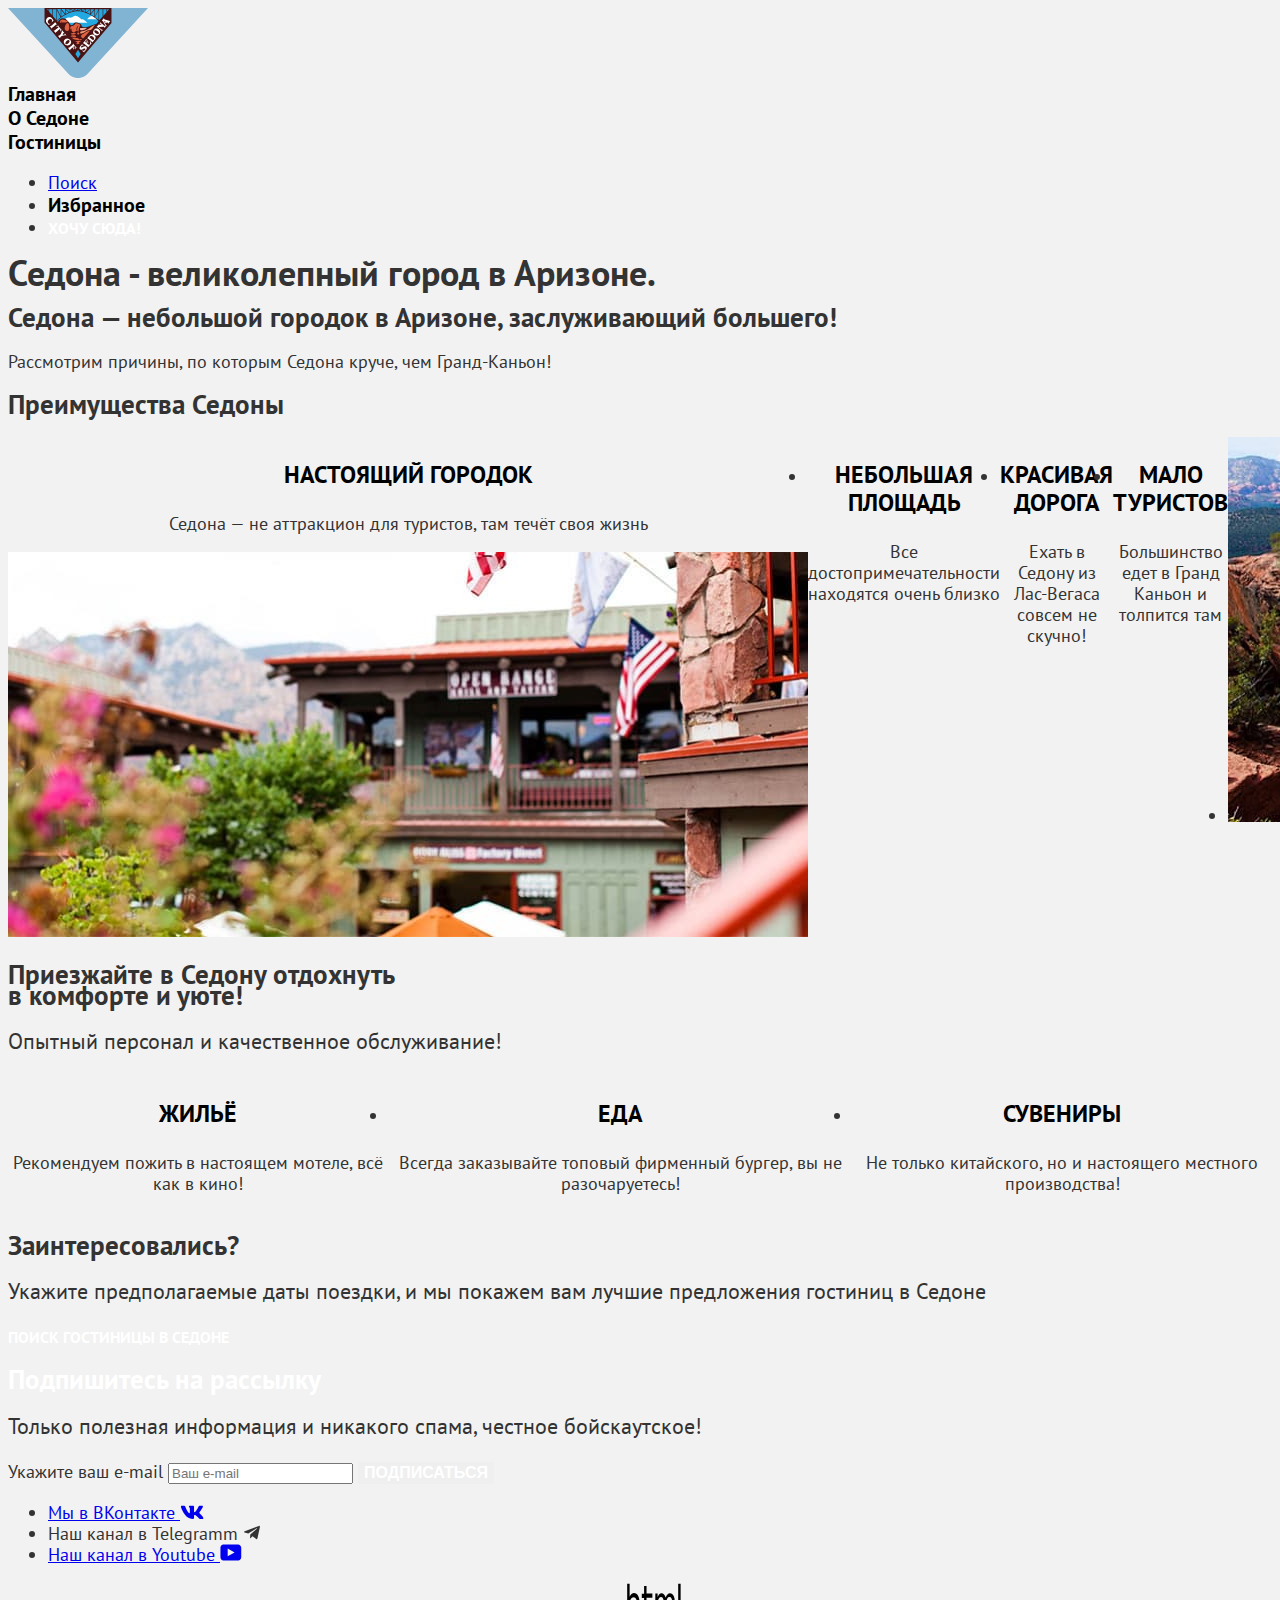
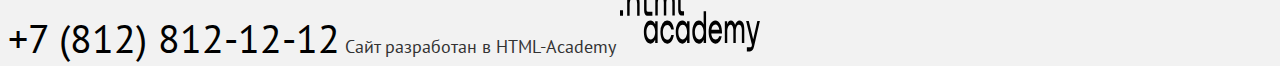
==== index.html @ f3b15a26 "Редактирование верстки" ====
<!DOCTYPE html>
<html lang="ru">
  <head>
    <meta charset="UTF-8">
    <title>Добро пожаловать в Седону</title>
    <link rel="stylesheet" href="styles/styles.css">
  </head>
  <body>
      <div class="wrapper">
      <header class="header">
        <nav class="header-navigation">
          <a href="#" class="navigation-logo-link">
            <img class="header-navigation-logo" src="images/logo-header.svg" alt="Логотип Седона" width="140" height="70">
          </a>
          <ul class="navigation-list">
            <li class="navigation-list-item">
              <a href="#" class="navigation-link">Главная</a>
            </li>
            <li class="navigation-list-item">
              <a href="#" class="navigation-link">О Седоне</a>
            </li>
            <li class="navigation-list-item">
              <a href="catalog.html" class="navigation-link">Гостиницы</a>
            </li>
          </ul>
          <ul class="navigation-list-search">
            <li class="navigation-list-search-item">
              <a href="#" class="navigation-link-search">
                <span class="visually-hidden">Поиск</span>
              </a>
            </li>
            <li class="navigation-list-search-item">
              <a href="#" class="navigation-link">
                <span class="visually-hidden">Избранное</span>
              </a>
            </li>
            <li class="navigation-list-search-item">
              <a href="#" class="navigation-button button">
                Хочу сюда!
              </a>
            </li>
          </ul>
        </nav>
      </header>
      <main class="main">
        <section class="hero-section" data-test="hero">
          <h1 class="visually-hidden">
            Седона - великолепный город в Аризоне.
          </h1>
        </section>
        <section class="main-advantages">
          <div class="advantages-title">
            <h2 class="main-title">Седона — небольшой городок в Аризоне, заслуживающий большего!</h2>
            <p class="main-reasons">Рассмотрим причины, по которым Седона круче, чем Гранд-Каньон!</p>
          </div>
          <h2 class="visually-hidden">Преимущества Седоны</h2>
          <ul class="advantages-list">
            <li class="advantages-list-item advantages-list-item-wide">
              <div class="advantages-text">
                <h3 class="advantages-list-title">Настоящий городок</h3>
                <p>Седона — не аттракцион для туристов, там течёт своя жизнь</p>
              </div>
              <div class="advantages-img-gallery">
                <img class="advantages-img" src="images/gallery-home.jpg" alt="Дома на фоне гор" width="800" height="385">
              </div>
            </li>
            <li class="advantages-list-item">
              <div class="advantages-text">
                <h3 class="advantages-list-title">Небольшая площадь</h3>
                <p>Все достопримечательности находятся очень близко</p>
              </div>
            </li>
            <li class="advantages-list-item">
              <div class="advantages-text">
                <h3 class="advantages-list-title">Красивая дорога</h3>
                <p>Ехать в Седону из Лас-Вегаса совсем не скучно!</p>
              </div>
            </li>
            <li class="advantages-list-item">
              <div class="advantages-text">
                <h3 class="advantages-list-title">Мало туристов</h3>
                <p>Большинство едет в Гранд Каньон и толпится там</p>
              </div>
            </li>
            <li class="advantages-list-item advantages-list-item-wide">
              <div class="advantages-img-gallery">
                <img class="advantages-img" src="images/gallery-devil-bridge.jpg" alt="Каньон демонов во всей красе" width="800" height="385">
              </div>
              <div class="advantages-text">
                <h3 class="advantages-list-title">Там есть мост дьявола</h3>
                <p>Да, по нему можно пройти! Если вы осмелитесь, разумеется</p>
              </div>
            </li>
          </ul>
          <div class="recomendation">
            <div class="main-text">
              <h2 class="main-title">
                Приезжайте в Седону отдохнуть<br>
                в комфорте и уюте!
              </h2>
              <p class="main-description">Опытный персонал и качественное обслуживание!</p>
            </div>
            <ul class="advantages-list">
              <li class="recomendation-list-item">
                <div class="recomendation-text">
                  <h3 class="advantages-list-title recomendation-list-title">Жильё</h3>
                  <p>
                    Рекомендуем пожить в настоящем мотеле, всё как в кино!
                  </p>
                </div>
              </li>
              <li class="recomendation-list-item">
                <div class="recomendation-text">
                  <h3 class="advantages-list-title recomendation-list-title">Еда</h3>
                  <p>
                    Всегда заказывайте топовый фирменный бургер, вы не разочаруетесь!
                  </p>
                </div>
              </li>
              <li class="recomendation-list-item">
                <div class="recomendation-text">
                  <h3 class="advantages-list-title recomendation-list-title">Сувениры</h3>
                  <p>
                    Не только китайского, но и настоящего местного производства!
                  </p>
                </div>
              </li>
            </ul>
          </div>
        </section>
        <section class="main-search">
          <h2 class="main-title">Заинтересовались?</h2>
          <p class="main-description">
            Укажите предполагаемые даты поездки, и мы покажем вам лучшие предложения гостиниц в Седоне
          </p>
          <a href="#" class="main-search-button button">
            поиск гостиницы в Седоне
          </a>
        </section>
        <section class="special-main-subscribe main-subscribe">
          <h2 class="main-title">Подпишитесь на рассылку</h2>
          <p class="main-description ">
            Только полезная информация и никакого спама, честное бойскаутское!
          </p>
          <form action="#" method="post" class="subscribe-form" name="subscribe-form">
            <label for="subs" class="visually-hidden">Укажите ваш e-mail</label>
              <input class="subscribe-email" type="email" name="user-email" id="subs" placeholder="Ваш e-mail" required>
            <button class="subscribe-button button" type="submit">
              подписаться
            </button>
          </form>
        </section>
      </main>
      <footer class="footer">
        <ul class="footer-social-list">
          <li class="footer-social-item">
            <a class="footer-social-link" href="#">
              <span class="visually-hidden">Мы в ВКонтакте</span>
              <svg width="24" height="14" viewBox="0 0 25 15" fill="currentColor" xmlns="http://www.w3.org/2000/svg">
                <path d="M24.1164 1.87622C24.2824 1.33022 24.1164 0.928223 23.3214 0.928223H20.6964C20.0284 0.928223 19.7204 1.27522 19.5534 1.65822C19.5534 1.65822 18.2184 4.85422 16.3274 6.93022C15.7154 7.53222 15.4374 7.72322 15.1034 7.72322C14.9364 7.72322 14.6854 7.53222 14.6854 6.98522V1.87622C14.6854 1.22022 14.5014 0.928223 13.9454 0.928223H9.81738C9.40038 0.928223 9.14938 1.23222 9.14938 1.52122C9.14938 2.14222 10.0954 2.28622 10.1924 4.03422V7.83222C10.1924 8.66522 10.0394 8.81622 9.70538 8.81622C8.81538 8.81622 6.65038 5.60522 5.36538 1.93122C5.11638 1.21622 4.86438 0.928223 4.19338 0.928223H1.56638C0.816382 0.928223 0.666382 1.27522 0.666382 1.65822C0.666382 2.34022 1.55638 5.72822 4.81138 10.2092C6.98138 13.2692 10.0364 14.9282 12.8194 14.9282C14.4884 14.9282 14.6944 14.5602 14.6944 13.9252V11.6122C14.6944 10.8752 14.8524 10.7282 15.3814 10.7282C15.7714 10.7282 16.4384 10.9202 17.9964 12.3952C19.7764 14.1442 20.0694 14.9282 21.0714 14.9282H23.6964C24.4464 14.9282 24.8224 14.5602 24.6064 13.8322C24.3684 13.1082 23.5184 12.0572 22.3914 10.8102C21.7794 10.1002 20.8614 9.33522 20.5824 8.95222C20.1934 8.46122 20.3044 8.24222 20.5824 7.80522C20.5824 7.80522 23.7824 3.37922 24.1154 1.87622H24.1164Z"/>
              </svg>
            </a>
          </li>
          <li class="footer-social-item">
            <a class="footer-social-link href="#">
              <span class="visually-hidden">Наш канал в Telegramm</span>
              <svg width="18" height="15" viewBox="0 0 18 17" fill="currentColor" xmlns="http://www.w3.org/2000/svg">
                <path d="M16.785 1.02748L0.840489 7.17598C-0.247661 7.61304 -0.241365 8.22006 0.640845 8.49075L4.73445 9.76775L14.2058 3.79192C14.6537 3.51943 15.0629 3.66602 14.7265 3.96459L7.05283 10.8901H7.05103L7.05283 10.891L6.77045 15.1105C7.18413 15.1105 7.36669 14.9207 7.59871 14.6968L9.58705 12.7633L13.7229 15.8182C14.4855 16.2382 15.0332 16.0224 15.2229 15.1123L17.9379 2.31707C18.2158 1.20285 17.5126 0.69834 16.785 1.02748Z"/>
              </svg>
            </a>
          </li>
          <li class="footer-social-item">
            <a class="footer-social-link" href="https://www.youtube.com/user/htmlacademyru">
              <span class="visually-hidden">Наш канал в Youtube</span>
              <svg width="22" height="17" viewBox="0 0 23 18" fill="currentColor" xmlns="http://www.w3.org/2000/svg">
                <path d="M18.9402 0.428223H3.50738C1.64668 0.428223 0.333252 2.02197 0.333252 3.82822V13.922C0.333252 15.8345 1.64668 17.4282 3.50738 17.4282H19.1591C20.8009 17.4282 22.3333 15.8345 22.3333 14.0282V3.82822C22.1143 2.02197 20.8009 0.428223 18.9402 0.428223ZM7.99494 12.9657V4.89072L15.3283 8.92822L7.99494 12.9657Z"/>
              </svg>
            </a>
          </li>

        </ul>
        <a href="tel:+78128121212" class="footer-phone">+7 (812) 812-12-12</a>
          <span class="visually-hidden">Сайт разработан в HTML-Academy</span>
           <a href="#" class="navigation-logo-link">
            <img class="header-navigation-logo" src="images/html-academy.svg" alt="Логотип Седона" width="140" height="70">
          </a>
      </footer>
    </div>
  </body>
</html>
---- styles/styles.css ----
@font-face {
  font-family: "PT Sans";
  src: url("../fonts/ptsans-400.woff2") format("woff2");
  font-style: normal;
  font-weight: 400;
  font-display: swap;
}

@font-face {
  font-family: "PT Sans";
  src: url("../fonts/ptsans-700.woff2") format("woff2");
  font-style: normal;
  font-weight: 700;
  font-display: swap;
}

body {
  display: flex;
  flex-direction: column;
  min-height: 100%;
  font-family: "PT Sans", sans-serif;
  font-size: 18px;
  line-height: 21px;
  font-weight: 400;
  color: #333333;
  background-color: #f2f2f2;
}

.navigation-link {
  font-size: 20px;
  font-weight: 700;
  line-height: 24px;
  text-decoration: none;
  color: #000;
}

  .hero {
    background-image: url("../images/welcome (1).svg");
    background-repeat: no-repeat;
    background-size: cover;
    text-align: center;
}

.gallery-home {
    text-align: center;
    display: flex;

}

.gallery-item-one {
    background: #82B3D3;
}

.gallery-item-two {
    background: #82B3D3;
}

.main-description {
  font-size: 22px;
  line-height: 26px;
}

.advantages {
    text-align: center;
}

.advantages-list {
  text-align: center;
   display: flex;
  justify-content: space-between; 
  margin: 0;
  padding: 0;
}

.advantages-list-title{
  font-size: 24px;
  font-weight: 700;
  line-height: 28px;
  text-transform: uppercase;
  color: #000;
}

.search {
  text-align: center;
}

.subscribe-subscribe-theme-custom {
  text-align: center;
  height: 414px;
  background-color: #b8aaaa;
  background-image: url(../images/follow-background.jpg);
  background-repeat: no-repeat;
} 

.main-subscribe .main-title {
  color: #fff;
}

.footer-phone {
  font-size: 40px;
  line-height: 40px;
  color: #000;
  text-decoration: none;
}
.inner-header{
  color: #ffffff;
  background-color: #333333;
  background-image: url(../images/follow-background.jpg);
  background-repeat: no-repeat;
  background-size: 100% auto;
}

.filters-title {
  font-weight: 700;
  font-size: 60px;
  line-height: 78px;
}

.filters-breadcrumbs a {
  font-size: 16px;
  line-height: 21px;
  text-decoration: none;
  color: #FFFFFF;
}

.filters-group-title {
  font-weight: 700;
  font-size: 20px;
  line-height: 24px;
  text-transform: capitalize;
}

.control-input {
  font-size: 18px;
  line-height: 23px;
}

.filters-window-button {
  font-weight: 700;
  font-size: 16px;
  line-height: 20px;
  text-transform: uppercase;
  text-align: center;
  border: none;
  color: #ffffff;
  background-color: transparent;
}

.action {
  background-color: #82B3D3;
}

.search-gallery-title {
  font-weight: 700;
  font-size: 30px;
  line-height: 36px;
  text-transform: uppercase;
  color: #000000;
}

.select-control {
  font-weight: 400;
  font-size: 18px;
  line-height: 21px;
  color: #000000;
}

.catalog-item-title {
  font-weight: 700;
  font-size: 24px;
  line-height: 28px;
  color: #000000;
}

.catalog-item-price {
  text-align: right;
}

.button {
  font-weight: 700;
  font-size: 16px;
  line-height: 20px;
  text-transform: uppercase;
  text-align: center;
  color: #ffffff;
  border: none;
  text-decoration: none;
}

.catalog-item-button-detailed {
  background-color: #756157;
  text-decoration: none;
  color: #ffffff;
}

.catalog-item-button-like {
  background-color: #82B3D3;
}

.in-favorites {
  border-color: #7DB54F;
  color: #ffffff;
}

.score {
  font-size: 16px;
  line-height: 20px;
  text-transform: uppercase;
  text-align: center;
}

.paganation-link {
  background-color: #82B3D3;
  text-decoration: none;
  color: #ffffff;
  font-weight: 700;
  font-size: 20px;
  line-height: 36px;
  text-transform: uppercase;
  text-align: center
}

.pagination-current {
  background-color: #F2F2F2;
}
.pagination-current {
  color: #000000;
}

.subscribe-theme-custom {
    text-align: center;
}

.main-container {
  flex-grow: 1;
}

.navigation {
  display: flex;
  width: 1006px;
  margin: 0 auto;
}

.navigation-list {
  margin: 0;
  padding: 0;
  width: 639px;
}

.navigation-list-user {
  max-width: 250px;
  margin-left: auto;
}

.page-container {
  width: 1200px;
  margin: 0 auto;
}

.logo {
  display: block;
  margin: 0 auto;
}

.advantages-item {
  width: 400px;
}
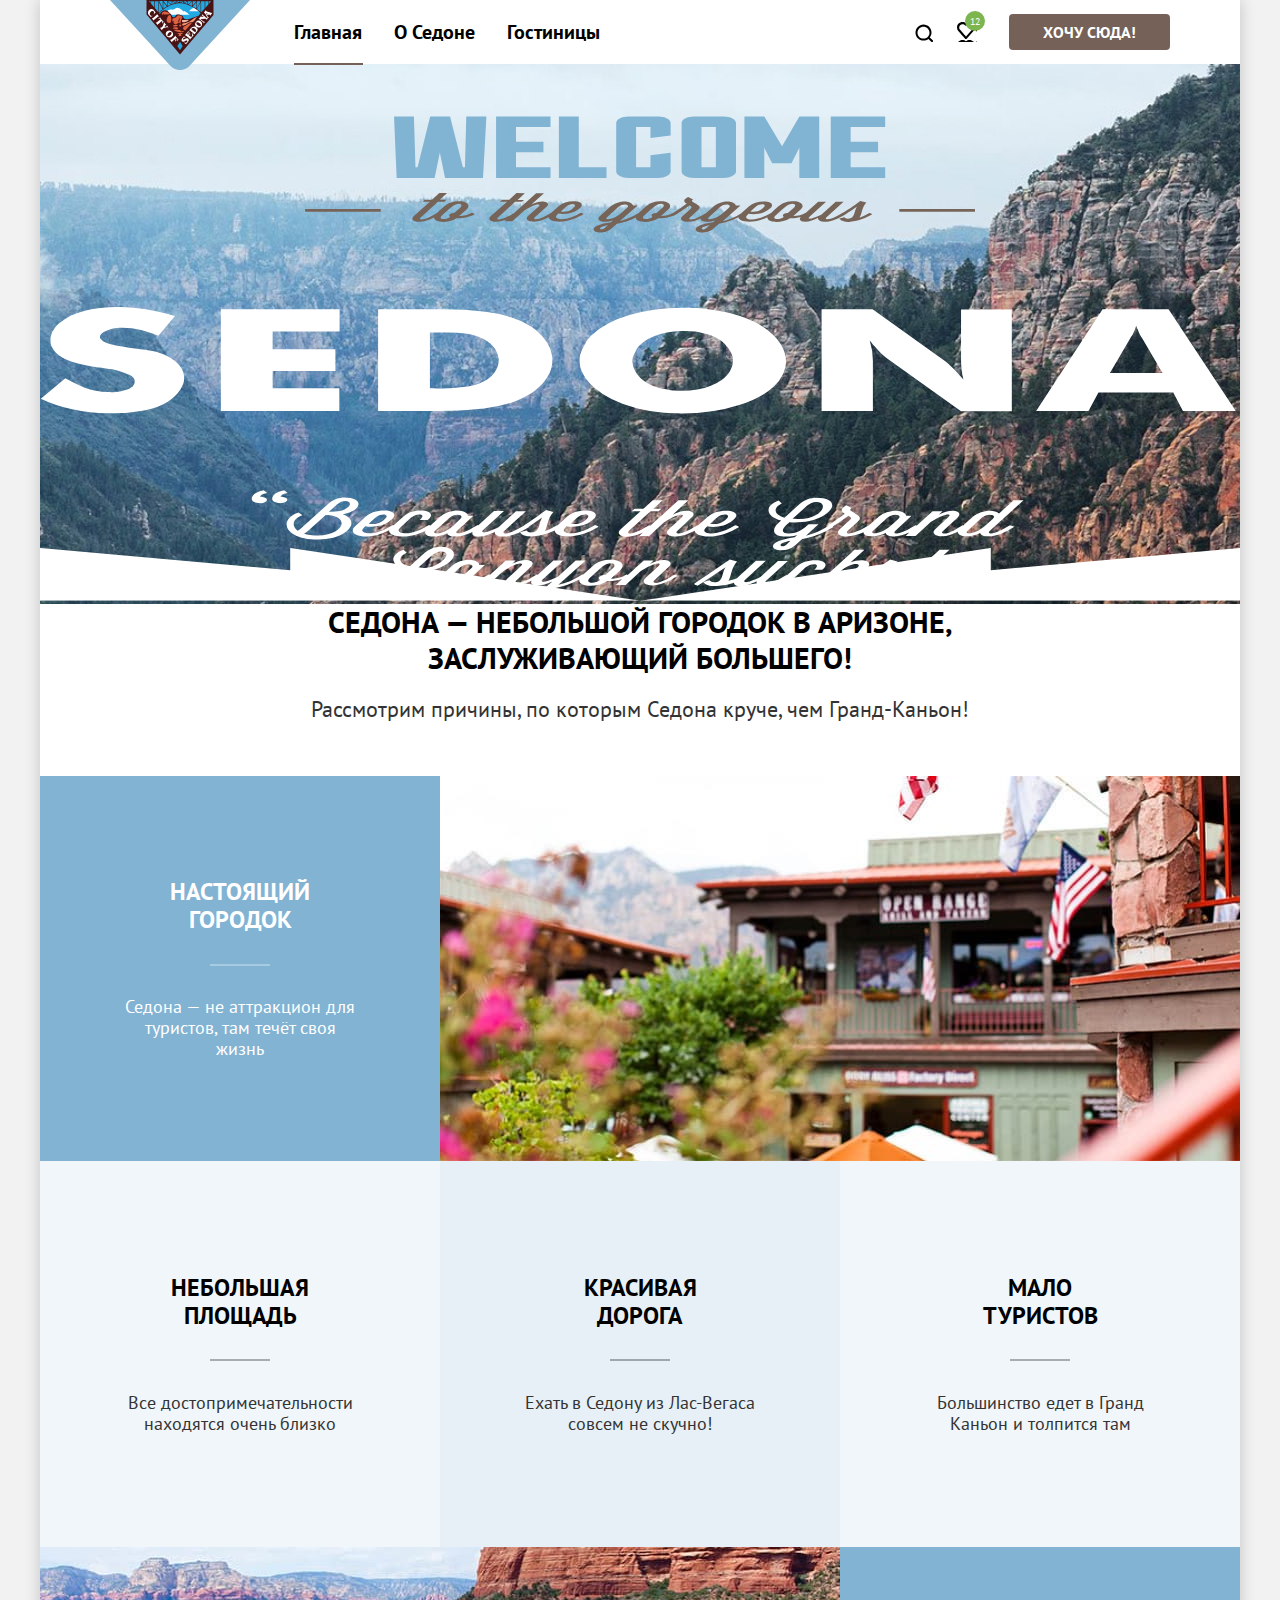
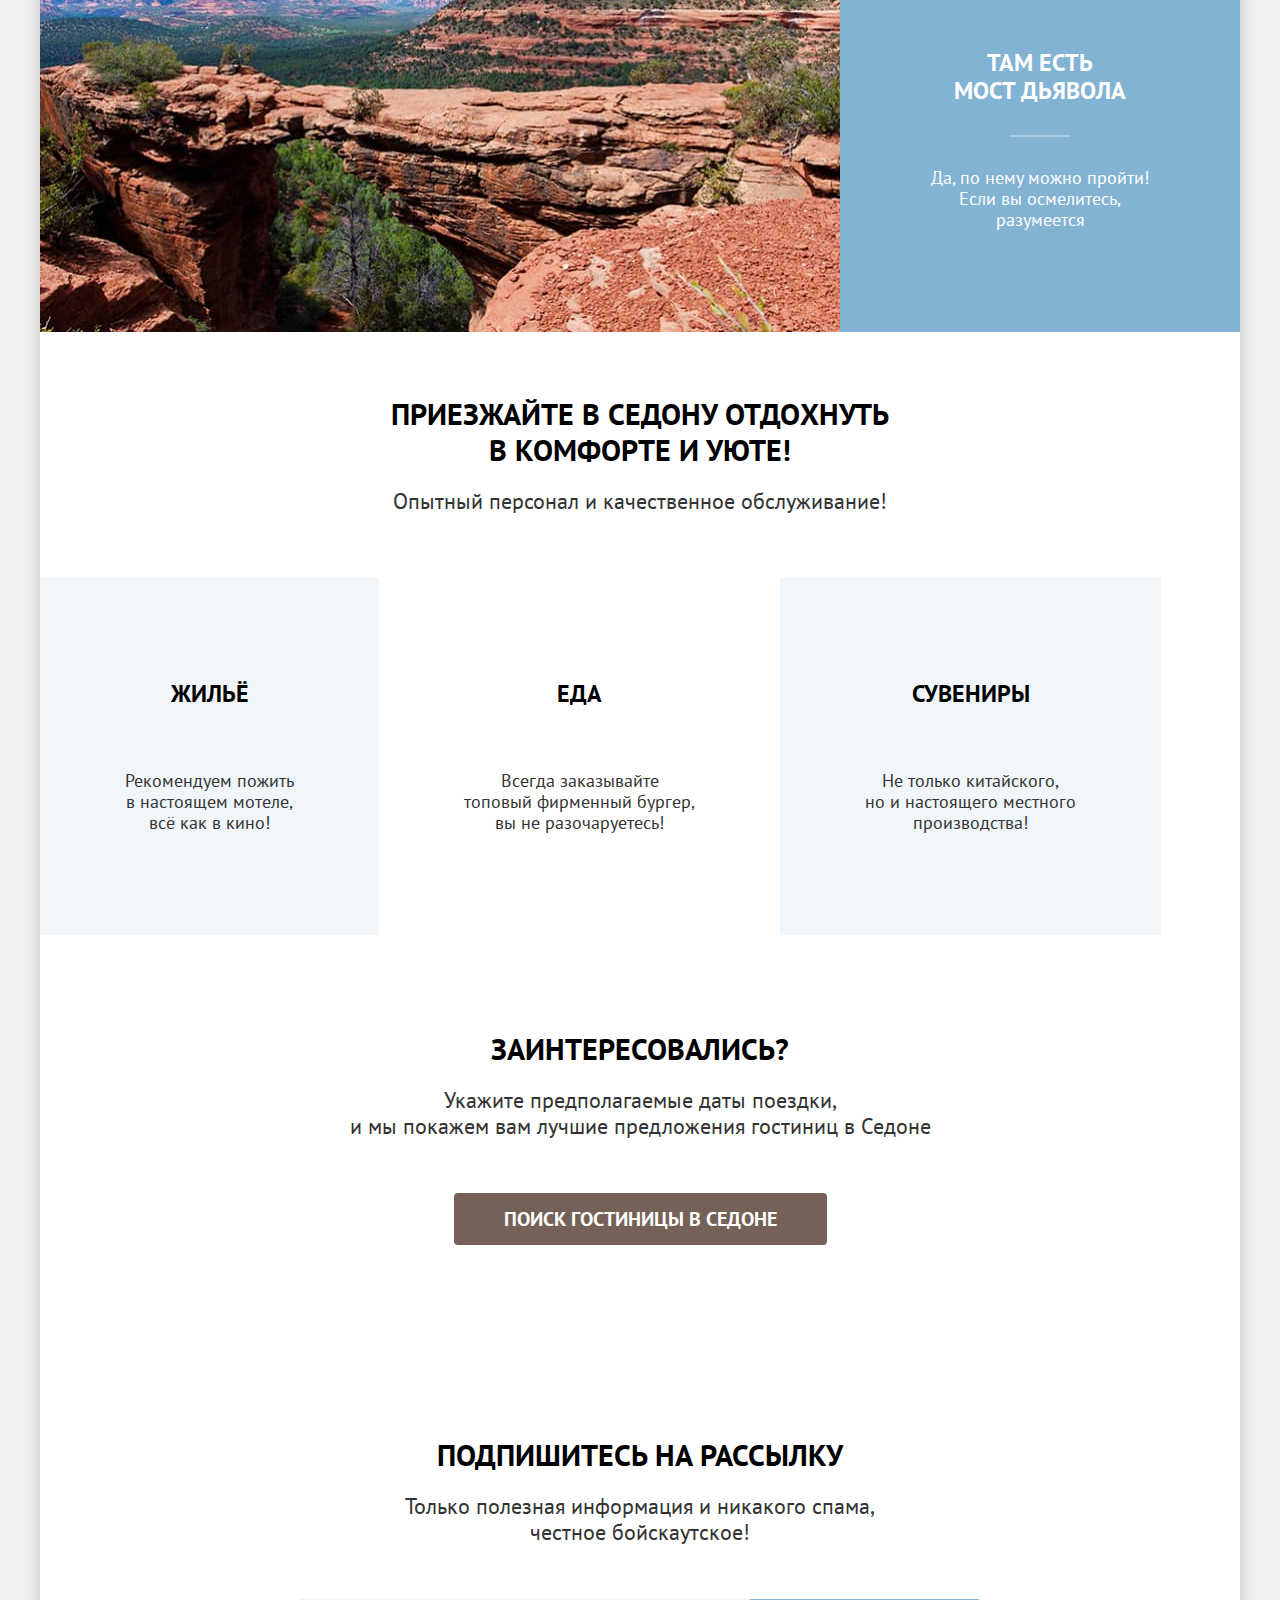
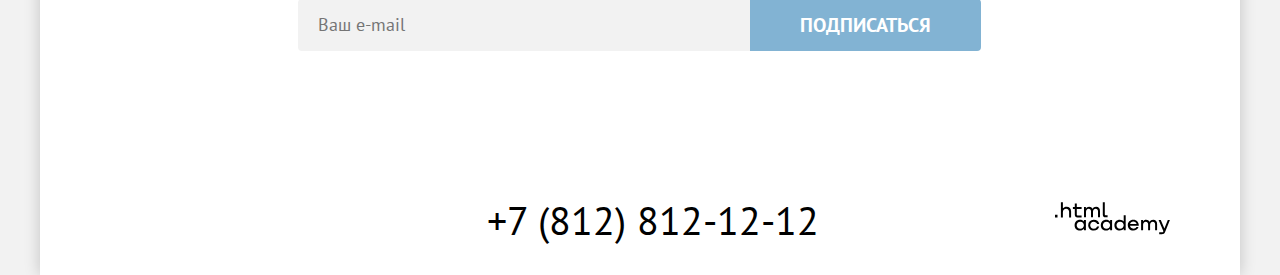
==== commit aea9eeb1: "Исправление ошибок кода" ====
--- a/index.html
+++ b/index.html
@@ -2,19 +2,22 @@
 <html lang="ru">
   <head>
     <meta charset="UTF-8">
+    <meta name="viewport" content="width=device-width, initial-scale=1.0">
     <title>Добро пожаловать в Седону</title>
     <link rel="stylesheet" href="styles/styles.css">
+    <link rel="icon" href="favicon.ico">
+    <link rel="icon" type="image/png" href="images/favicon.png">
   </head>
   <body>
-      <div class="wrapper">
-      <header class="header">
+    <div class="wrapper">
+      <header class="header" data-test="header">
         <nav class="header-navigation">
-          <a href="#" class="navigation-logo-link">
+          <a href="index.html" class="navigation-logo-link">
             <img class="header-navigation-logo" src="images/logo-header.svg" alt="Логотип Седона" width="140" height="70">
           </a>
           <ul class="navigation-list">
             <li class="navigation-list-item">
-              <a href="#" class="navigation-link">Главная</a>
+              <a class="navigation-link navigation-link-current">Главная</a>
             </li>
             <li class="navigation-list-item">
               <a href="#" class="navigation-link">О Седоне</a>
@@ -23,76 +26,78 @@
               <a href="catalog.html" class="navigation-link">Гостиницы</a>
             </li>
           </ul>
-          <ul class="navigation-list-search">
-            <li class="navigation-list-search-item">
-              <a href="#" class="navigation-link-search">
+          <ul class="navigation-list-user">
+            <li class="navigation-list-user-item">
+              <a href="#" class="navigation-user-link navigation-user-search">
                 <span class="visually-hidden">Поиск</span>
               </a>
             </li>
-            <li class="navigation-list-search-item">
-              <a href="#" class="navigation-link">
-                <span class="visually-hidden">Избранное</span>
+            <li class="navigation-list-user-item">
+              <a href="#" class="navigation-user-link navigation-user-favorite">
+                <span class="visually-hidden">Гостиниц в избранное добавлено </span>
+                <span class="favorites-quantity">12</span>
               </a>
             </li>
-            <li class="navigation-list-search-item">
-              <a href="#" class="navigation-button button">
+            <li class="navigation-list-user-item">
+              <a href="#" class="navigation-button brown-button button">
                 Хочу сюда!
               </a>
             </li>
           </ul>
         </nav>
       </header>
-      <main class="main">
+      <main data-test="main" class="main">
         <section class="hero-section" data-test="hero">
           <h1 class="visually-hidden">
             Седона - великолепный город в Аризоне.
           </h1>
-        </section>
-        <section class="main-advantages">
-          <div class="advantages-title">
-            <h2 class="main-title">Седона — небольшой городок в Аризоне, заслуживающий большего!</h2>
-            <p class="main-reasons">Рассмотрим причины, по которым Седона круче, чем Гранд-Каньон!</p>
+          <img src="images/welcome.svg" alt="Добро пожаловать в Седону. Место лучшее, чем Гранд-Каньон" width="1200" height="485">
+        </section>
+        <section class="main-reasons" data-test="reasons">
+          <div class="resons-title" id="about">
+            <h2 class="main-title">Седона — небольшой городок в Аризоне,<br> заслуживающий большего!</h2>
+            <p class="main-description">Рассмотрим причины, по которым Седона круче, чем Гранд-Каньон!</p>
           </div>
-          <h2 class="visually-hidden">Преимущества Седоны</h2>
+          <h2 class="visually-hidden">Преимущества города</h2>
           <ul class="advantages-list">
             <li class="advantages-list-item advantages-list-item-wide">
               <div class="advantages-text">
-                <h3 class="advantages-list-title">Настоящий городок</h3>
+                <h3 class="advantages-list-title">Настоящий<br> городок</h3>
                 <p>Седона — не аттракцион для туристов, там течёт своя жизнь</p>
               </div>
-              <div class="advantages-img-gallery">
+              <div class="advantages-images">
                 <img class="advantages-img" src="images/gallery-home.jpg" alt="Дома на фоне гор" width="800" height="385">
               </div>
             </li>
-            <li class="advantages-list-item">
+            <li class="advantages-list-item light-title">
+              <div class="advantages-text advantages-text-light">
+                <h3 class="advantages-list-title">Небольшая<br> площадь</h3>
+                <p>Все достопримечательности<br> находятся очень близко</p>
+              </div>
+            </li>
+            <li class="advantages-list-item dark-tile">
+              <div class="advantages-text advantages-text-light">
+                <h3 class="advantages-list-title">Красивая<br> дорога</h3>
+                <p>Ехать в Седону из Лас-Вегаса<br> совсем не скучно!</p>
+              </div>
+            </li>
+            <li class="advantages-list-item light-title">
+              <div class="advantages-text advantages-text-light">
+                <h3 class="advantages-list-title">Мало<br> туристов</h3>
+                <p>Большинство едет в Гранд<br> Каньон и толпится там</p>
+              </div>
+            </li>
+            <li class="advantages-list-item advantages-list-item-wide">
+              <div class="advantages-img-container">
+                <img class="advantages-img" src="images/gallery-devil-bridge.jpg" alt="Вид на дьявольский каньон" width="800" height="385">
+              </div>
               <div class="advantages-text">
-                <h3 class="advantages-list-title">Небольшая площадь</h3>
-                <p>Все достопримечательности находятся очень близко</p>
-              </div>
-            </li>
-            <li class="advantages-list-item">
-              <div class="advantages-text">
-                <h3 class="advantages-list-title">Красивая дорога</h3>
-                <p>Ехать в Седону из Лас-Вегаса совсем не скучно!</p>
-              </div>
-            </li>
-            <li class="advantages-list-item">
-              <div class="advantages-text">
-                <h3 class="advantages-list-title">Мало туристов</h3>
-                <p>Большинство едет в Гранд Каньон и толпится там</p>
-              </div>
-            </li>
-            <li class="advantages-list-item advantages-list-item-wide">
-              <div class="advantages-img-gallery">
-                <img class="advantages-img" src="images/gallery-devil-bridge.jpg" alt="Каньон демонов во всей красе" width="800" height="385">
-              </div>
-              <div class="advantages-text">
-                <h3 class="advantages-list-title">Там есть мост дьявола</h3>
+                <h3 class="advantages-list-title">Там есть<br> мост дьявола</h3>
                 <p>Да, по нему можно пройти! Если вы осмелитесь, разумеется</p>
               </div>
             </li>
           </ul>
-          <div class="recomendation">
+          <div class="indication" data-test="service">
             <div class="main-text">
               <h2 class="main-title">
                 Приезжайте в Седону отдохнуть<br>
@@ -100,91 +105,166 @@
               </h2>
               <p class="main-description">Опытный персонал и качественное обслуживание!</p>
             </div>
-            <ul class="advantages-list">
-              <li class="recomendation-list-item">
-                <div class="recomendation-text">
-                  <h3 class="advantages-list-title recomendation-list-title">Жильё</h3>
+            <ul class="advantages-list indication-list">
+              <li class="indication-list-item light-title">
+                <div class="indication-text advantages-text">
+                  <h3 class="indication-list-title advantages-list-title indication-title-housing">Жильё</h3>
                   <p>
-                    Рекомендуем пожить в настоящем мотеле, всё как в кино!
+                    Рекомендуем пожить<br>
+                    в настоящем мотеле, <br>всё как в кино!
                   </p>
                 </div>
               </li>
-              <li class="recomendation-list-item">
-                <div class="recomendation-text">
-                  <h3 class="advantages-list-title recomendation-list-title">Еда</h3>
+              <li class="indication-list-item">
+                <div class="indication-text advantages-text">
+                  <h3 class="advantages-list-title indication-list-title indication-title-food">Еда</h3>
                   <p>
-                    Всегда заказывайте топовый фирменный бургер, вы не разочаруетесь!
+                    Всегда заказывайте<br>
+                    топовый фирменный бургер,<br>
+                    вы не разочаруетесь!
                   </p>
                 </div>
               </li>
-              <li class="recomendation-list-item">
-                <div class="recomendation-text">
-                  <h3 class="advantages-list-title recomendation-list-title">Сувениры</h3>
+              <li class="indication-list-item light-title">
+                <div class="indication-text advantages-text">
+                  <h3 class="advantages-list-title indication-list-title indication-title-gifts">Сувениры</h3>
                   <p>
-                    Не только китайского, но и настоящего местного производства!
+                    Не только китайского,<br>
+                    но и настоящего местного<br> производства!
                   </p>
                 </div>
               </li>
             </ul>
           </div>
         </section>
-        <section class="main-search">
+        <section class="main-search" data-test="search">
           <h2 class="main-title">Заинтересовались?</h2>
           <p class="main-description">
-            Укажите предполагаемые даты поездки, и мы покажем вам лучшие предложения гостиниц в Седоне
+            Укажите предполагаемые даты поездки,<br>и мы покажем вам лучшие
+            предложения гостиниц в Седоне
           </p>
-          <a href="#" class="main-search-button button">
-            поиск гостиницы в Седоне
+          <a href="#" class="main-search-button brown-button button">
+            Поиск гостиницы в Седоне
           </a>
         </section>
-        <section class="special-main-subscribe main-subscribe">
+        <section class="main-subscribe" data-test="subscribe">
           <h2 class="main-title">Подпишитесь на рассылку</h2>
-          <p class="main-description ">
-            Только полезная информация и никакого спама, честное бойскаутское!
+          <p class="main-description subscribe-message">
+            Только полезная информация и никакого спама, <br>честное
+            бойскаутское!
           </p>
           <form action="#" method="post" class="subscribe-form" name="subscribe-form">
-            <label for="subs" class="visually-hidden">Укажите ваш e-mail</label>
-              <input class="subscribe-email" type="email" name="user-email" id="subs" placeholder="Ваш e-mail" required>
-            <button class="subscribe-button button" type="submit">
+            <label for="subscribe" class="visually-hidden">Укажите ваш e-mail</label>
+              <input class="subscribe-email field" type="email" name="user-email" id="subs" placeholder="Ваш e-mail" required>
+            <button class="subscribe-button blue-button button" type="submit">
               подписаться
             </button>
           </form>
         </section>
       </main>
-      <footer class="footer">
+      <footer class="footer" data-test="footer">
         <ul class="footer-social-list">
           <li class="footer-social-item">
-            <a class="footer-social-link" href="#">
+            <a class="footer-social-link footer-social-vkontakte" href="#">
               <span class="visually-hidden">Мы в ВКонтакте</span>
-              <svg width="24" height="14" viewBox="0 0 25 15" fill="currentColor" xmlns="http://www.w3.org/2000/svg">
-                <path d="M24.1164 1.87622C24.2824 1.33022 24.1164 0.928223 23.3214 0.928223H20.6964C20.0284 0.928223 19.7204 1.27522 19.5534 1.65822C19.5534 1.65822 18.2184 4.85422 16.3274 6.93022C15.7154 7.53222 15.4374 7.72322 15.1034 7.72322C14.9364 7.72322 14.6854 7.53222 14.6854 6.98522V1.87622C14.6854 1.22022 14.5014 0.928223 13.9454 0.928223H9.81738C9.40038 0.928223 9.14938 1.23222 9.14938 1.52122C9.14938 2.14222 10.0954 2.28622 10.1924 4.03422V7.83222C10.1924 8.66522 10.0394 8.81622 9.70538 8.81622C8.81538 8.81622 6.65038 5.60522 5.36538 1.93122C5.11638 1.21622 4.86438 0.928223 4.19338 0.928223H1.56638C0.816382 0.928223 0.666382 1.27522 0.666382 1.65822C0.666382 2.34022 1.55638 5.72822 4.81138 10.2092C6.98138 13.2692 10.0364 14.9282 12.8194 14.9282C14.4884 14.9282 14.6944 14.5602 14.6944 13.9252V11.6122C14.6944 10.8752 14.8524 10.7282 15.3814 10.7282C15.7714 10.7282 16.4384 10.9202 17.9964 12.3952C19.7764 14.1442 20.0694 14.9282 21.0714 14.9282H23.6964C24.4464 14.9282 24.8224 14.5602 24.6064 13.8322C24.3684 13.1082 23.5184 12.0572 22.3914 10.8102C21.7794 10.1002 20.8614 9.33522 20.5824 8.95222C20.1934 8.46122 20.3044 8.24222 20.5824 7.80522C20.5824 7.80522 23.7824 3.37922 24.1154 1.87622H24.1164Z"/>
-              </svg>
             </a>
           </li>
           <li class="footer-social-item">
-            <a class="footer-social-link href="#">
-              <span class="visually-hidden">Наш канал в Telegramm</span>
-              <svg width="18" height="15" viewBox="0 0 18 17" fill="currentColor" xmlns="http://www.w3.org/2000/svg">
-                <path d="M16.785 1.02748L0.840489 7.17598C-0.247661 7.61304 -0.241365 8.22006 0.640845 8.49075L4.73445 9.76775L14.2058 3.79192C14.6537 3.51943 15.0629 3.66602 14.7265 3.96459L7.05283 10.8901H7.05103L7.05283 10.891L6.77045 15.1105C7.18413 15.1105 7.36669 14.9207 7.59871 14.6968L9.58705 12.7633L13.7229 15.8182C14.4855 16.2382 15.0332 16.0224 15.2229 15.1123L17.9379 2.31707C18.2158 1.20285 17.5126 0.69834 16.785 1.02748Z"/>
-              </svg>
+            <a class="footer-social-link footer-social-telegram" href="#">
+              <span class="visually-hidden">Наш канал в Telegram</span>
             </a>
           </li>
           <li class="footer-social-item">
-            <a class="footer-social-link" href="https://www.youtube.com/user/htmlacademyru">
+            <a class="footer-social-link footer-social-youtube" href="#">
               <span class="visually-hidden">Наш канал в Youtube</span>
-              <svg width="22" height="17" viewBox="0 0 23 18" fill="currentColor" xmlns="http://www.w3.org/2000/svg">
-                <path d="M18.9402 0.428223H3.50738C1.64668 0.428223 0.333252 2.02197 0.333252 3.82822V13.922C0.333252 15.8345 1.64668 17.4282 3.50738 17.4282H19.1591C20.8009 17.4282 22.3333 15.8345 22.3333 14.0282V3.82822C22.1143 2.02197 20.8009 0.428223 18.9402 0.428223ZM7.99494 12.9657V4.89072L15.3283 8.92822L7.99494 12.9657Z"/>
-              </svg>
             </a>
           </li>
-
         </ul>
-        <a href="tel:+78128121212" class="footer-phone">+7 (812) 812-12-12</a>
-          <span class="visually-hidden">Сайт разработан в HTML-Academy</span>
-           <a href="#" class="navigation-logo-link">
-            <img class="header-navigation-logo" src="images/html-academy.svg" alt="Логотип Седона" width="140" height="70">
+        <div class="footer-phone-wrapper">
+          <a href="tel:+78128121212" class="footer-phone">+7 (812) 812-12-12</a>
+        </div>
+          <span class="visually-hidden">Сайт разработан в HTML: Academy</span>
+          <a href="index.html" class="academy-logo-link">
+            <img class="header-navigation-logo" src="images/logo-footer.svg" alt="Логотип Седона" width="115" height="33">
           </a>
+        </a>
       </footer>
     </div>
+      <div class="modal-container">
+        <div class="modal">
+          <section class="modal-content">
+            <button type="button" class="close-modal">
+              <span class="visually-hidden">Закрыть окно</span>
+            </button>
+            <h2 class="modal-title main-title">
+              Поиск гостиницы в Седоне
+            </h2>
+            <form action="https://echo.htmlacademy.ru/courses" method="get" class="modal-form">
+              <div class="modal-long-field">
+                <label class="modal-form-title" for="check-in">
+                  Дата заезда:
+                </label>
+                  <input type="text" class="modal-check-in long-field modal-field field" placeholder="Укажите дату" id="check-in" name="check-in" required>
+                  <button class="datepicker-button field-button" type="button">
+                    <span class="visually-hidden"> Выбрать дату заезда</span>
+                  </button>
+                  <span class="modal-description modal-description-error">Мы не можем отправить вас в прошлое.</span>
+              </div>
+              <div class="modal-long-field">
+                <label class="modal-form-title" for="departure">
+                  Дата выезда:
+                </label>
+                <input type="text" class="modal-departure long-field modal-field field" placeholder="Укажите дату" id="departure" name="departure" required>
+                <button class="datepicker-button field-button" type="button">
+                  <span class="visually-hidden"> Выбрать дату выезда</span>
+                </button>
+                  <span class="modal-description">На эти даты есть свободные номера. Пока есть.</span>
+              </div>
+              <div class="modal-short-wrapper">
+                <div class="modal-short-field">
+                  <label for="adults" class="modal-form-title">
+                    Взрослые:
+                  </label>
+                  <div class="count-button-wrapper">
+                    <button class="minus-button field-button" type="button">
+                      <span class="visually-hidden">Уменьшить количество человек</span>
+                    </button>
+                    <button class="plus-button field-button" type="button">
+                      <span class="visually-hidden">Увеличить количество человек</span>
+                    </button>
+                    <input type="number" id="adults" name="adults" class="short-field modal-field field" value="2" required>
+                  </div>
+                </div>
+                <div class="modal-short-field">
+                  <span class="modal-form-title modal-form-title-icon">
+                    <label for="children" class="modal-form-title">
+                      Дети:
+                    </label>
+                    <span class="tooltip">
+                      <button class="tooltip-toggle" type="button" aria-labelledby="tooltip-label-date">
+                        <svg class="tooltip-icon" xmlns="http://www.w3.org/2000/svg" width="26" height="26" fill="currentColor" viewBox="0 0 26 26">
+                          <circle cx="13" cy="13" r="13" fill="currentColor" />
+                          <path fill="#fff" fill-rule="evenodd" d="M12 7h2v2h-2V7Zm2 12h-2v-9h2v9Z" clip-rule="evenodd"/>
+                          </svg>
+                      </button>
+                      <span class="tooltip-text" role="tooltip" id="tooltip-label-date">Укажите количество детей, которые будут с вами, возраст которых от 6 до 18 лет. Дети до 6 лет размещаются бесплатно.</span>
+                    </span>
+                  </span>
+                  <div class="count-button-wrapper">
+                    <button class="minus-button field-button" type="button">
+                        <span class="visually-hidden">Уменьшить количество детей</span>
+                    </button>
+                    <button class="plus-button field-button" type="button">
+                      <span class="visually-hidden">Увеличить количество детей</span>
+                    </button>
+                    <input type="number" id="children" name="children" class="short-field modal-field field" value="2">
+                  </div>
+                </div>
+              </div>
+                <button type="submit" class="modal-search-button button">Найти</button>
+            </form>
+          </section>
+        </div>
+      </div>
   </body>
 </html>
--- a/styles/styles.css
+++ b/styles/styles.css
@@ -14,256 +14,1606 @@
   font-display: swap;
 }
 
+*,
+*::before,
+*::after {
+  box-sizing: border-box;
+}
+
+.visually-hidden {
+  position: absolute;
+  width: 1px;
+  height: 1px;
+  margin: -1px;
+  border: 0;
+  padding: 0;
+  white-space: nowrap;
+  clip-path: inset(100%);
+  clip: rect(0 0 0 0);
+  overflow: hidden;
+}
+
+html {
+  height: 100%;
+}
+
 body {
-  display: flex;
-  flex-direction: column;
-  min-height: 100%;
   font-family: "PT Sans", sans-serif;
   font-size: 18px;
   line-height: 21px;
   font-weight: 400;
   color: #333333;
   background-color: #f2f2f2;
-}
-
-.navigation-link {
+  min-height: 100%;
+  min-width: 1280px;
+  margin: 0;
+}
+
+.wrapper {
+  background-color: #ffffff;
+  width: 1200px;
+  margin: 0 auto;
+  box-shadow: 0 0 15px 0 rgba(0, 0, 0, 0.2);
+  min-height: 100vh;
+  display: flex;
+  flex-direction: column;
+}
+
+.main {
+  flex-grow: 1;
+}
+
+/* навигация  */
+.header-navigation {
+  display: flex;
+  padding: 0 70px;
+  gap: 28px;
+  min-height: 64px;
+}
+
+.navigation-logo-link {
+  margin-bottom: -6px;
+  position: absolute;
+  z-index: 1;
+  transition: opacity 250ms ease-in-out;
+}
+
+.header-navigation-logo {
+  display: block;
+}
+
+.navigation-list {
+  display: flex;
+  align-items: center;
+  flex-wrap: wrap;
+  list-style: none;
+  padding: 0;
+  margin: 0;
+  max-width: 550px;
+  margin-left: 168px;
+}
+
+.navigation-list-user {
+  display: flex;
+  flex-wrap: wrap;
+  list-style: none;
+  margin: 0;
+  padding: 0;
+  min-width: 210px;
+  margin-left: auto;
+  align-items: center;
+  justify-content: flex-end;
+}
+
+.navigation-list-item {
   font-size: 20px;
   font-weight: 700;
   line-height: 24px;
+}
+
+.navigation-link {
   text-decoration: none;
-  color: #000;
-}
-
-  .hero {
-    background-image: url("../images/welcome (1).svg");
-    background-repeat: no-repeat;
-    background-size: cover;
-    text-align: center;
-}
-
-.gallery-home {
-    text-align: center;
-    display: flex;
-
-}
-
-.gallery-item-one {
-    background: #82B3D3;
-}
-
-.gallery-item-two {
-    background: #82B3D3;
+  color: #000000;
+  padding: 18px 16px;
+  display: block;
+  background-repeat: no-repeat;
+  background-position: center;
+  position: relative;
+  text-align: center;
+  transition: color 250ms ease-in-out;
+}
+
+.navigation-user-link {
+  width: 44px;
+  height: 54px;
+  display: block;
+  padding: 15px 10px;
+  position: relative;
+}
+
+.navigation-user-link::before {
+  content: "";
+  position: absolute;
+  background-color: #000000;
+  transition: background-color 250ms ease-in-out;
+}
+
+.navigation-user-search::before {
+  mask-image: url("../images/search.svg");
+  width: 19px;
+  height: 19px;
+  top: 18px;
+  left: 13px;
+}
+
+.navigation-user-favorite::before {
+  mask-image: url("../images/favorite.svg");
+  width: 20px;
+  height: 20px;
+  top: 17px;
+  left: 12px;
+}
+
+.favorites-quantity {
+  position: absolute;
+  display: block;
+  font-size: 10px;
+  text-align: center;
+  color: #ffffff;
+  width: 20px;
+  height: 20px;
+  border-radius: 50%;
+  background-color: #7db54f;
+  top: 6px;
+  right: 4px;
+}
+
+.button {
+  font-family: "PT Sans", sans-serif;
+  font-size: 16px;
+  line-height: 20px;
+  text-align: center;
+  color: #ffffff;
+  font-weight: 700;
+  text-decoration: none;
+  text-transform: uppercase;
+  border: none;
+  border-radius: 4px;
+  cursor: pointer;
+  transition: background-color 250ms ease-in-out;
+}
+
+.brown-button {
+  background-color: #756157;
+}
+
+.navigation-button {
+  padding: 8px 34px;
+  margin-left: 20px;
+  display: block;
+  max-width: 200px;
+}
+
+.brown-button:hover,
+.brown-button:focus-visible {
+  background-color: #615048;
+}
+
+.brown-button:active {
+  color: #756157;
+}
+
+.button:disabled {
+  background-color: #e5e5e5;
+  pointer-events: none;
+}
+
+.navigation-link-current {
+  pointer-events: none;
+}
+
+.navigation-button:not([href]) {
+  background-color: #e5e5e5;
+}
+
+.navigation-link-current::after {
+  content: "";
+  position: absolute;
+  left: 16px;
+  right: 15px;
+  bottom: -3px;
+  height: 2px;
+  background-color: #756157;
+  z-index: 1;
+}
+
+.navigation-link:hover,
+.navigation-link:focus-visible {
+  color: #756157;
+}
+
+.navigation-link:active {
+  color: rgba(117, 97, 87, 0.3);
+}
+
+.navigation-logo-link:hover,
+.navigation-logo-link:focus {
+  opacity: 0.8;
+}
+
+.navigation-logo-link:active {
+  opacity: 0.6;
+}
+
+.navigation-user-link:hover::before,
+.navigation-user-link:focus::before {
+  background-color: #756157;
+}
+
+.navigation-user-link:active::before {
+  background-color: rgba(117, 97, 87, 0.3);
+}
+
+/* блок-герой  */
+.hero-section {
+  background-image: url("../images/hero-background.jpg");
+  background-repeat: no-repeat;
+  background-size: cover;
+  background-color: #bcdfe4;
+  min-height: 485px;
+  padding-top: 51px;
+  text-align: center;
+  position: relative;
+  color: #ffffff;
+}
+
+.hero-section::after {
+  content: "";
+  display: block;
+  height: 57px;
+  width: 100%;
+  position: absolute;
+  bottom: 0;
+  background-image: url("../images/divider.svg");
+  background-repeat: no-repeat;
+  background-size: contain;
+}
+
+/* текст */
+.main-title {
+  font-size: 30px;
+  font-weight: 700;
+  line-height: 36px;
+  text-transform: uppercase;
+  color: #000000;
+  margin-bottom: 20px;
+  margin-top: 0;
+}
+
+.reasons-title {
+  padding: 69px 90px;
+  margin-bottom: 21px;
+}
+
+.reasons-title .main-title {
+  margin-bottom: 25px;
 }
 
 .main-description {
   font-size: 22px;
   line-height: 26px;
-}
-
-.advantages {
-    text-align: center;
-}
-
-.advantages-list {
+  margin-top: 0;
+  margin-bottom: 54px;
+}
+
+.reasons-title .main-description {
+  margin-bottom: 0;
+}
+
+.advantages-list,
+.main-reasons,
+.main-search,
+.main-subscribe,
+.special-main-subscribe {
   text-align: center;
-   display: flex;
-  justify-content: space-between; 
-  margin: 0;
-  padding: 0;
-}
-
-.advantages-list-title{
+}
+
+.main-text {
+  padding: 64px 90px;
+}
+
+.main-text .main-description {
+  margin: 0;
+}
+
+/* плитки  */
+.advantages-list-title {
   font-size: 24px;
   font-weight: 700;
   line-height: 28px;
   text-transform: uppercase;
-  color: #000;
-}
-
-.search {
+  color: #000000;
+  margin: 0;
+}
+
+.advantages-list {
+  display: flex;
+  flex-wrap: wrap;
+  padding: 0;
+  margin: 0;
+  list-style: none;
+}
+
+.advantages-list-item,
+.recomendation-list-item {
+  width: 400px;
+}
+
+.advantages-list-item-wide {
+  display: flex;
+  min-width: 100%;
+  background-color: #82b3d3;
+  color: #ffffff;
+}
+
+.advantages-list-item-wide .advantages-text {
+  width: 400px;
+}
+
+.advantages-list-item-wide .advantages-list-title {
+  color: #ffffff;
+}
+
+.light-title {
+  background-color: rgba(131, 179, 211, 0.12);
+}
+
+.dark-tile {
+  background-color: rgba(131, 179, 211, 0.2);
+}
+
+.advantages-text {
+  padding: 102px 85px;
+  position: relative;
+  display: flex;
+  flex-direction: column;
+  gap: 62px;
+}
+
+.advantages-text-light {
+  padding: 113px 82px;
+}
+
+.advantages-text p {
+  margin: 0;
+}
+
+.advantages-img {
+  display: block;
+  object-fit: cover;
+  height: 100%;
+}
+
+/* полоса-разделитель */
+.advantages-list-title::after {
+  content: "";
+  width: 60px;
+  height: 2px;
+  background-color: rgba(255, 255, 255, 0.3);
+  display: block;
+  position: absolute;
+  left: 50%;
+  transform: translate(-50%, 0);
+  margin-top: 30px;
+}
+
+.advantages-text-light .advantages-list-title::after {
+  background-color: rgba(0, 0, 0, 0.3);
+  margin-top: 29px
+}
+
+.recomendation-list-item .advantages-list-title::after {
+  content: none;
+}
+
+/* оформление плиток */
+.recomendation-list-item {
+  background-repeat: no-repeat;
+}
+
+.recomendation-list-title::before {
+  content: "";
+  width: 75px;
+  height: 72px;
+  display: block;
+  margin: 0 auto 30px;
+  background-repeat: no-repeat;
+  background-position: center;
+}
+
+.recomendation-title-food::before {
+  background-image: url("../images/food.svg");
+}
+
+.recomendation-title-housing::before {
+  background-image: url("../images/housing.svg");
+}
+
+.recomendation-title-gifts::before {
+  background-image: url("../images/gifts.svg");
+  width: 65px;
+  height: 76px;
+  margin: 0 auto 28px;
+}
+
+.recomendation-list-title {
+  margin-bottom: 0;
+}
+
+.recomendation-text {
+  padding: 80px 85px 81px;
+  display: flex;
+  flex-direction: column;
+  gap: 30px;
+}
+
+/* блок поиска  */
+.main-search {
+  padding: 96px 304px;
   text-align: center;
 }
 
-.subscribe-subscribe-theme-custom {
-  text-align: center;
-  height: 414px;
-  background-color: #b8aaaa;
-  background-image: url(../images/follow-background.jpg);
+.main-search-button {
+  padding: 8px 50px;
+  font-size: 20px;
+  line-height: 36px;
+  max-width: 390px;
+  display: inline-block;
+}
+
+.main-search-button:not([href]) {
+  background-color: #e5e5e5;
+}
+
+/* блок подписки */
+.main-subscribe {
+  padding: 96px 258px 104px;
+}
+
+.special-main-subscribe {
+  background-image: url("..images/follow-background.jpg");
   background-repeat: no-repeat;
-} 
-
-.main-subscribe .main-title {
-  color: #fff;
+  background-size: cover;
+  color: #ffffff;
+  background-color: #999387;
+}
+
+.special-main-subscribe .main-title {
+  color: #ffffff;
+}
+
+.subscribe-form {
+  display: flex;
+}
+
+.subscribe-email {
+  border-radius: 4px 0 0 4px;
+  width: 452px;
+  padding: 14px 20px;
+  font-weight: 400;
+}
+
+.subscribe-button {
+  background-color: #82b3d3;
+  padding: 8px 50px;
+  border-radius: 0 4px 4px 0;
+  font-size: 20px;
+  line-height: 36px;
+  max-width: 232px;
+}
+
+.subscribe-button:hover,
+.subscribe-button:focus-visible {
+  background-color: #68a2ca;
+}
+
+.subscribe-button:active {
+  color: #82b3d3;
+}
+
+/* футер */
+.footer {
+  display: flex;
+  padding: 34px 70px 28px;
+  justify-content: space-between;
+  min-height: 120px;
+  gap: 80px;
+  align-items: center;
+}
+
+.footer-social-list {
+  display: flex;
+  list-style: none;
+  max-width: 145px;
+  flex-wrap: wrap;
+  margin: 0;
+  padding: 0;
+  align-items: center;
+}
+
+.footer-social-link {
+  width: 47px;
+  height: 40px;
+  display: block;
+  padding: 8px 12px;
+  position: relative;
+}
+
+.footer-social-link::before {
+  position: absolute;
+  content: "";
+  display: block;
+  background-color: #82b3d3;
+  bottom: 10px;
+  transition: background-color 250ms ease-in-out;
+}
+
+.footer-social-vk::before {
+  mask-image: url("../images/vkontakte.svg");
+  width: 25px;
+  height: 15px;
+}
+
+.footer-social-tg::before {
+  mask-image: url("../images/telegram.svg");
+  width: 18px;
+  height: 17px;
+  left: 15px;
+}
+
+.footer-social-yt::before {
+  mask-image: url("../images/youtube.svg");
+  width: 23px;
+  height: 17px;
+  left: 13px;
+}
+
+.footer-social-link:hover::before,
+.footer-social-link:focus-visible::before {
+  background-color: #68a2ca;
+}
+
+.footer-social-link:active::before {
+  background-color: rgba(104, 162, 202, 0.3);
+}
+
+.footer-phone-wrapper {
+  max-width: 500px;
 }
 
 .footer-phone {
   font-size: 40px;
   line-height: 40px;
-  color: #000;
+  color: #000000;
   text-decoration: none;
-}
-.inner-header{
+  display: block;
+  padding-top: 3px;
+  transition: color 250ms ease-in-out;
+}
+
+.footer-phone:hover,
+.footer-phone:focus-visible {
+  color: #756157;
+}
+
+.footer-phone:active {
+  color: rgba(117, 97, 87, 0.3);
+}
+
+.academy-logo-link {
+  display: block;
+  color: #000000;
+  transition: color 250ms ease-in-out;
+}
+
+.academy-logo {
+  display: block;
+}
+
+.academy-logo-link:hover,
+.academy-logo-link:focus-visible {
+  color: #756157;
+}
+
+.academy-logo-link:active {
+  color: rgba(117, 97, 87, 0.3);
+}
+
+/* catalog */
+.catalog-main-filter {
+  background-image: url("../images/follow-background.jpg");
+  background-repeat: no-repeat;
+  background-size: cover;
   color: #ffffff;
-  background-color: #333333;
-  background-image: url(../images/follow-background.jpg);
+  background-color: #6b7577;
+  padding: 35px 70px 70px;
+}
+
+.catalog-title {
+  font-size: 60px;
+  font-weight: 700;
+  line-height: 78px;
+  text-align: left;
+  margin: 0;
+  margin-bottom: 8px;
+}
+
+/* хлебные крошки */
+.breadcrumbs-list {
+  font-size: 16px;
+  display: flex;
+  flex-wrap: wrap;
+  list-style: none;
+  padding: 0;
+  margin: 0;
+  margin-top: 0;
+  margin-bottom: 40px;
+  min-width: 150px;
+}
+
+.breadcrumbs-list-link {
+  width: 20px;
+  height: 20px;
+  background-image: url("../images/home.svg");
+  display: block;
+  background-position: left;
   background-repeat: no-repeat;
-  background-size: 100% auto;
-}
-
-.filters-title {
+  transition: opacity 250ms ease-in-out;
+}
+
+.breadcrumbs-list-link:hover {
+  opacity: 0.6;
+}
+
+.breadcrumbs-list-link:active {
+  opacity: 0.4;
+}
+
+.breadcrumbs-hotels::before {
+  content: "";
+  width: 8px;
+  height: 18px;
+  display: block;
+  background-image: url("../images/arrow.svg");
+  background-repeat: no-repeat;
+  background-size: cover;
+  margin-left: 3px;
+}
+
+.breadcrumbs-hotels {
+  display: flex;
+  flex-direction: row;
+  gap: 10px;
+}
+
+/* форма */
+.main-filter-form {
+  display: flex;
+  gap: 70px;
+}
+
+.main-filter-form fieldset {
+  border: 0;
+  padding: 0;
+}
+
+.radiobuttons-list,
+.checkbox-list {
+  list-style: none;
+  padding: 0;
+  margin: 0;
+  display: flex;
+  flex-direction: column;
+  gap: 16px;
+}
+
+.filter-title {
+  font-size: 20px;
   font-weight: 700;
-  font-size: 60px;
-  line-height: 78px;
-}
-
-.filters-breadcrumbs a {
-  font-size: 16px;
-  line-height: 21px;
-  text-decoration: none;
-  color: #FFFFFF;
-}
-
-.filters-group-title {
-  font-weight: 700;
-  font-size: 20px;
   line-height: 24px;
-  text-transform: capitalize;
-}
-
-.control-input {
+  padding: 0;
+  margin: 0;
+  margin-bottom: 32px;
+}
+
+.form-label {
+  display: flex;
+  align-items: center;
+  gap: 16px;
+  position: relative;
+  padding-left: 36px;
+  transition: all 100ms ease-in-out;
+}
+
+.form-checkbox,
+.form-radiobutton {
   font-size: 18px;
   line-height: 23px;
-}
-
-.filters-window-button {
+  min-width: 150px;
+  margin: 0;
+}
+
+.control-mark-checkbox {
+  position: absolute;
+  width: 20px;
+  height: 20px;
+  border-radius: 4px;
+  left: 0;
+  background-color: #ffffff;
+  transition: all 200ms ease-in-out;
+  cursor: pointer;
+}
+
+.control-input[type="checkbox"]:checked + .control-mark-checkbox::before {
+  content: "";
+  position: absolute;
+  background-image: url("../images/checkbox.svg");
+  left: 4px;
+  top: 5px;
+  width: 13px;
+  height: 10px;
+}
+
+.control-mark-radio {
+  position: absolute;
+  width: 20px;
+  height: 20px;
+  border-radius: 50%;
+  left: 0;
+  top: 1px;
+  background-color: #ffffff;
+  transition: all 100ms ease-in-out;
+  cursor: pointer;
+}
+
+.control-input[type="radio"]:checked + .control-mark-radio::before {
+  content: "";
+  position: absolute;
+  top: 5px;
+  left: 5px;
+  width: 10px;
+  height: 10px;
+  border-radius: 50%;
+  background-color: #3f5e72;
+}
+
+.form-label:hover .control-mark-checkbox,
+.form-label:hover .control-mark-radio {
+  background-color: rgba(255, 255, 255, 0.6);
+}
+
+.form-label:hover {
+  color: rgba(255, 255, 255, 0.6);
+}
+
+.form-label:active {
+  color: rgba(255, 255, 255, 0.3);
+}
+
+.form-label:active .control-mark-checkbox,
+.form-label:active .control-mark-radio {
+  background-color: rgba(255, 255, 255, 0.3);
+}
+
+.control-input[type="checkbox"]:focus-visible + .control-mark-checkbox,
+.control-input[type="radio"]:focus-visible + .control-mark-radio {
+  outline: 3px solid #83b3d3;
+}
+
+.control-input[type="checkbox"]:disabled + .control-mark-checkbox,
+.control-input[type="radio"]:disabled + .control-mark-radio {
+  background-color: rgba(255, 255, 255, 0.2);
+  pointer-events: none;
+}
+
+.control-input[type="checkbox"]:disabled ~ .chekbox-label,
+.control-input[type="radio"]:disabled ~ .radio-label {
+  color: rgba(255, 255, 255, 0.2);
+}
+
+.form-price-input {
+  min-width: 288px;
+  margin: 0;
+  margin-left: 71px;
+}
+
+.input-price-row {
+  display: flex;
+  gap: 2px;
+  position: relative;
+  margin-bottom: 44px;
+}
+
+.price-input {
+  width: 143px;
+  padding: 12px 40px 12px 20px;
+  -moz-appearance: textfield;
   font-weight: 700;
+}
+
+.field {
+  font-family: inherit;
+  font-size: inherit;
+  background-color: #f2f2f2;
+  border: none;
+  line-height: 24px;
+  transition: background-color 200ms ease-in-out;
+}
+
+.field:hover {
+  background-color: #e6e6e6;
+}
+
+.field:focus-visible {
+  background-color: #e6e6e6;
+}
+
+.field:disabled {
+  background-color: rgba(61, 58, 58, 0.6);
+  border: 2px solid rgba(0, 0, 0, 0.3);
+}
+
+.field:disabled::placeholder {
+  color: rgba(0, 0, 0, 0.25);
+}
+
+.price-input-low {
+  border-radius: 4px 0 0 4px;
+}
+
+.price-input-high {
+  border-radius: 0 4px 4px 0;
+}
+
+.price-input::placeholder {
+  line-height: 24px;
+  font-weight: 700;
+  color: #000000;
+}
+
+.price-input::-webkit-inner-spin-button {
+  appearance: none;
+}
+
+.label-price {
+  color: rgba(0, 0, 0, 0.4);
+  position: absolute;
+  font-weight: 400;
+  bottom: 13px;
+}
+
+.label-price-from {
+  right: 165px;
+}
+
+.label-price-till {
+  right: 20px;
+}
+
+.range-scale {
+  position: relative;
+  height: 4px;
+  background-color: rgba(255, 255, 255, 0.3);
+  border-radius: 2px;
+}
+
+.range-bar {
+  position: absolute;
+  height: 4px;
+  background-color: #ffffff;
+}
+
+.range-toggle {
+  position: absolute;
+  width: 20px;
+  height: 20px;
+  border-radius: 5px;
+  border: none;
+  padding: 0;
+  margin: 0;
+  cursor: pointer;
+}
+
+.range-toggle:hover,
+.range-toggle:focus-visible {
+  box-shadow: 0 4px 10px 0 rgba(0, 0, 0, 0.25);
+}
+
+.range-toggle:active {
+  box-shadow: 0 7px 15px 0 rgba(0, 0, 0, 0.4);
+  border: 2px solid #83b3d3
+}
+
+.toggle-min {
+  left: 0;
+  top: -8px;
+}
+
+.toggle-max {
+  top: -8px;
+  right: 0;
+}
+
+.buttons-list {
+  padding-top: 56px;
+  display: flex;
+  flex-direction: column;
+}
+
+.apply-button {
+  background-color: #82b3d3;
+  padding: 8px 50px;
+  margin-bottom: 32px;
+}
+
+.reset-button {
+  background: none;
+  padding: 8px 57px;
+  font-family: "PT Sans", sans-serif;
   font-size: 16px;
   line-height: 20px;
+  text-align: center;
+  color: #ffffff;
+  font-weight: 700;
+  text-decoration: none;
   text-transform: uppercase;
-  text-align: center;
   border: none;
-  color: #ffffff;
-  background-color: transparent;
-}
-
-.action {
-  background-color: #82B3D3;
-}
-
-.search-gallery-title {
-  font-weight: 700;
-  font-size: 30px;
-  line-height: 36px;
-  text-transform: uppercase;
-  color: #000000;
-}
-
-.select-control {
-  font-weight: 400;
-  font-size: 18px;
-  line-height: 21px;
-  color: #000000;
-}
-
-.catalog-item-title {
-  font-weight: 700;
+  border-radius: 4px;
+  cursor: pointer;
+}
+
+.modal-search-button:hover,
+.modal-search-button:focus-visible,
+.apply-button:hover,
+.apply-button:focus-visible {
+  background-color: #68a2ca;
+}
+
+.modal-search-button:active,
+.apply-button:active {
+  color: #82b3d3;
+}
+
+.reset-button:hover {
+  color: rgba(255, 255, 255, 0.6);
+}
+
+.reset-button:active {
+  color: rgba(255, 255, 255, 0.4);
+}
+
+.reset-button:disabled {
+  color: rgba(255, 255, 255, 0.2);
+  pointer-events: none;
+}
+
+/* сортировка результатов */
+.catalog-main-results {
+  padding: 50px 70px 60px;
+}
+
+.catalog-main-results-sorting {
+  display: flex;
+  margin-bottom: 39px;
+}
+
+.catalog-results-title {
+  max-width: 338px;
+  margin: 0;
+  padding-top: 7px;
+}
+
+.sorting-select-list {
+  font-family: inherit;
+  font-size: inherit;
+  background-color: #ffffff;
+  color: #333333;
+  padding: 7px 20px;
+  padding-right: 40px;
+  width: 292px;
+  height: 49px;
+  border-radius: 4px;
+  border: 2px solid #e5e5e5;
+  background-image: url("../images/arrow-down.svg");
+  background-repeat: no-repeat;
+  background-position: right 17px top 52%;
+  -moz-appearance: none;
+  -webkit-appearance: none;
+  appearance: none;
+  margin-left: 200px;
+  transition: border 250ms ease-in-out;
+}
+
+.sorting-select-list:hover {
+  border: 2px solid #68a2ca;
+  outline: none;
+}
+
+.sorting-select-list:disabled {
+  color: rgba(0, 0, 0, 0.3);
+  border: 2px solid rgba(0, 0, 0, 0.3);
+}
+
+.sorting-changes-list {
+  display: flex;
+  flex-wrap: wrap;
+  list-style: none;
+  padding: 0;
+  margin: 0;
+  gap: 8px;
+  margin-left: auto;
+  max-width: 216px;
+}
+
+.sorting-button {
+  width: 48px;
+  height: 48px;
+  border: 2px solid #e5e5e5;
+  border-radius: 4px;
+  background-color: inherit;
+  background-repeat: no-repeat;
+  background-position: center;
+  transition: border 250ms ease-in-out;
+}
+
+.active-sorting-change {
+  border: 2px solid #000000;
+}
+
+.sorting-changes-bar {
+  background-image: url("../images/tile-sorting.svg");
+}
+
+.sorting-changes-large {
+  background-image: url("../images/large-sorting.svg");
+}
+
+.sorting-changes-sked {
+  background-image: url("../images/list-sorting.svg");
+}
+
+.sorting-button:hover,
+.sorting-button:active {
+  border: 2px solid #000000;
+}
+
+.sorting-button:disabled {
+  opacity: 0.3;
+  pointer-events: none;
+}
+
+/* карты гостиниц */
+.results-cards {
+  list-style: none;
+  display: grid;
+  gap: 18px 20px;
+  grid-template-columns: repeat(3, 340px);
+  margin: 0;
+  padding: 0;
+  margin-bottom: 79px;
+}
+
+.card {
+  display: grid;
+  border: 1px solid #e6e6e6;
+  border-radius: 4px;
+  grid-template-columns: repeat(2, 140px);
+  grid-template-rows: auto 1fr repeat(3, min-content);
+  gap: 16px 20px;
+  list-style: none;
+  padding: 20px 19px;
+  align-items: center
+}
+
+.card-title {
   font-size: 24px;
   line-height: 28px;
   color: #000000;
-}
-
-.catalog-item-price {
-  text-align: right;
-}
-
-.button {
-  font-weight: 700;
+  margin: 0;
+  display: block;
+  max-width: 280px;
+  transition: color 250ms ease-in-out;
+}
+
+.card-title:hover,
+.card-title:focus-visible {
+  color: #756157;
+}
+
+.card-title:active {
+  color: rgba(117, 97, 87, 0.3);
+}
+
+.card-link {
+  text-decoration: none;
+  display: block;
+  color: inherit;
+  grid-area: 2/1/3/-1;
+  width: max-content;
+}
+
+.card-image {
+  display: block;
+}
+
+.card-image-link {
+  grid-area: 1/1/2/3;
+  transition: opacity 250ms ease-in-out;
+}
+
+.card-image-link:hover {
+  opacity: 0.8;
+}
+
+.card-housing {
+  grid-column: 1/2;
+}
+
+.card-price {
+  grid-column: 2/3;
+  justify-self: end;
+}
+
+.card-more-link {
+  padding: 8px 26px;
+  display: block;
+  grid-column: 1/2;
+}
+
+.card-more-link:not([href]) {
+  background-color: #e5e5e5;
+}
+
+.favorite-button {
+  background-color: #82b3d3;
+  padding: 8px 18px;
+  grid-column: 2/3;
+}
+
+.favorite-button-pressed {
+  background-color: #7db54f;
+  padding: 8px 18px;
+  grid-column: 2/3;
+}
+
+.favorite-button:hover,
+.favorite-button:focus-visible {
+  background-color: #68a2ca;
+}
+
+.favorite-button:active {
+  color: #82b3d3;
+}
+
+.favorite-button-pressed:hover,
+.favorite-button-pressed:focus-visible {
+  background-color: #6c9e42;
+}
+
+.favorite-button-pressed:active {
+  color: #7db54f;
+}
+
+.rating {
   font-size: 16px;
   line-height: 20px;
+  background-color: #f2f2f2;
+  padding: 9px 22px 8px 23px;
   text-transform: uppercase;
+  border-radius: 4px;
+}
+
+.rating-stars {
+  height: 17px;
+  display: block;
+  background-image: url("../images/raiting-star.svg");
+  background-repeat: space no-repeat;
+}
+
+.one-rating-star {
+  width: 17px;
+}
+
+.two-rating-stars {
+  width: 42px;
+}
+
+.three-rating-stars {
+  width: 66px;
+}
+
+.four-rating-stars {
+  width: 89px;
+}
+
+.five-rating-stars {
+  width: 107px;
+}
+
+/* пагинация */
+.catalog-results-pagination::before {
+  content: "";
+  width: 1060px;
+  height: 1px;
+  background-color: #e6e6e6;
+  display: block;
+  position: absolute;
+  bottom: 100px;
+}
+
+.catalog-results-pagination {
+  display: flex;
+  gap: 8px;
+  list-style: none;
+  padding: 0;
+  margin: 0;
+  position: relative;
+}
+
+.pagination-link {
+  background-color: #82b3d3;
+  font-size: 20px;
+  line-height: 36px;
+  display: block;
+  padding: 12px 18px;
+  min-width: 60px;
+  height: 60px;
+}
+
+.pagination-link-current {
+  color: #000000;
+  background-color: #f2f2f2;
+  cursor: auto;
+  font-size: 20px;
+  line-height: 36px;
+  display: block;
+  padding: 12px 18px;
+  min-width: 60px;
+  height: 60px;
+}
+
+.pagination-link-more {
+  background: none;
+  color: #000000;
+  display: block;
+  padding: 12px 18px;
+  min-width: 60px;
+  height: 60px;
+  font-size: 20px;
+  line-height: 36px;
+}
+
+.pagination-link:hover,
+.pagination-link:focus-visible {
+  background-color: #68a2ca;
+}
+
+.pagination-link:active {
+  color: #82b3d3;
+}
+
+.pagination-link:not([href]) {
+  background-color: #e5e5e5;
+}
+
+.pagination-link-more:hover,
+.pagination-link-more:focus-visible {
+  color: #756157;
+}
+
+.pagination-link-more:active {
+  color: rgba(117, 97, 87, 0.3);
+}
+
+/* модальное окно */
+.modal-container {
+  position: fixed;
+  left: 0;
+  top: 0;
+  width: 100%;
+  height: 100%;
+  background-color: rgba(242, 242, 242, 0.8);
+  z-index: 2;
+  display: none;
+}
+
+.modal {
+  position: relative;
+  padding: 64px 70px;
+  width: 717px;
+  margin: auto;
+  border-radius: 30px;
+  background-color: #ffffff;
+  box-shadow: 0 25px 50px 0 rgba(0, 0, 0, 0.15);
+}
+
+.modal-title {
+  margin-bottom: 64px;
+  padding-right: 80px;
+}
+
+.close-modal {
+  position: absolute;
+  top: 64px;
+  right: 52px;
+  border: none;
+  width: 52px;
+  height: 52px;
+  cursor: pointer;
+  background-color: #f2f2f2;
+  padding: 0;
+  display: block;
+  color: #f2f2f2;
+  border-radius: 50%;
+  transition: all 250ms ease-in-out;
+}
+
+.close-modal::after {
+  content: "";
+  position: absolute;
+  mask-image: url("../images/close.svg");
+  height: 14px;
+  width: 14px;
+  top: 20px;
+  left: 20px;
+  background-color: #000000;
+}
+
+.close-modal:hover,
+.close-modal:focus-visible {
+  background-color: #e6e6e6;
+}
+
+.close-modal:active::after {
+  opacity: 0.3;
+}
+
+.modal-form {
+  display: flex;
+  flex-direction: column;
+  gap: 20px;
+}
+
+.modal-form fieldset {
+  border: none;
+  padding: 0;
+  margin: 0;
+}
+
+.modal-form-title {
+  font-size: 20px;
+  font-weight: 700;
+  line-height: 24px;
+  text-transform: capitalize;
+  display: flex;
+  align-items: center;
+}
+
+.modal-description {
+  font-size: 16px;
+  line-height: 21px;
+  padding: 4px 20px;
+}
+
+.modal-description-error {
+  color: #ff5757
+}
+
+.modal-field {
+  border-radius: 4px;
+  font-weight: 700;
+}
+
+.modal-long-field {
+  display: grid;
+  grid-template-rows: repeat(2, auto);
+  column-gap: 18px;
+  position: relative;
+}
+
+.modal-long-field .modal-form-title {
+  grid-row-start: 1;
+  grid-row-end: 2;
+  grid-column: 1/2;
+  width: 119px;
+}
+
+.long-field {
+  grid-column: 2/3;
+  grid-row: 1/2;
+  width: 440px;
+  padding: 12px 40px 12px 20px;
+  border-radius: 4px;
+}
+
+.modal-description {
+  grid-column: 2/3;
+}
+
+.modal-short-wrapper {
+  display: flex;
+  flex-direction: row;
+  gap: 10px;
+  justify-content: space-between;
+}
+
+.modal-short-field {
+  display: flex;
+  gap: 46px;
+  align-items: center;
+  justify-content: space-between;
+  min-width: 242px;
+  max-width: 290px;
+}
+
+.short-field {
+  width: 110px;
+  line-height: 20px;
   text-align: center;
+  padding: 14px 40px;
+  display: block;
+  -moz-appearance: textfield;
+}
+
+.short-field::-webkit-inner-spin-button {
+  appearance: none;
+}
+
+.count-button-wrapper {
+  position: relative;
+}
+
+.field-button {
+  border: none;
+  width: 20px;
+  height: 20px;
+  padding: 0;
+  margin: 0;
+  cursor: pointer;
+  background-color: transparent;
+}
+
+.field-button::before {
+  content: "";
+  display: flex;
+  mask-position: center;
+  mask-repeat: no-repeat;
+  background-color: rgba(0, 0, 0, 0.3);
+  transition: background-color 250ms ease-in-out;
+}
+
+.datepicker-button {
+  position: absolute;
+  right: 20px;
+  top: 14px;
+}
+
+.datepicker-button::before {
+  position: absolute;
+  width: 16px;
+  height: 15px;
+  mask-image: url("../images/calendar.svg");
+  top: 2px;
+  left: 2px;
+}
+
+.minus-button {
+  position: absolute;
+  top: 12px;
+  left: 10px;
+}
+
+.minus-button::before {
+  position: absolute;
+  width: 14px;
+  height: 2px;
+  mask-image: url("../images/minus.svg");
+  top: 9px;
+  left: 3px;
+}
+
+.plus-button {
+  position: absolute;
+  left: 80px;
+  top: 12px;
+}
+
+.plus-button::before {
+  position: absolute;
+  width: 14px;
+  height: 14px;
+  mask-image: url("../images/plus.svg");
+  top: 3px;
+  right: 3px;
+}
+
+.field-button:hover::before,
+.field-button:focus-visible::before {
+  background-color: #000000;
+}
+
+.field-button:active::before {
+  background-color: rgba(0, 0, 0, 0.3);
+}
+
+.modal-search-button {
+  background-color: #82b3d3;
+  display: block;
+  text-align: center;
+  padding: 20px;
+  font-size: 20px;
+  margin-top: 27px;
+  border-radius: 10px;
+}
+
+.tooltip {
+  position: relative;
+  padding-left: 10px;
+}
+
+.tooltip-toggle {
+  border: none;
+  background-color: transparent;
+  padding: 0;
+  margin: 0;
+  display: block;
+  width: 26px;
+  height: 26px;
+}
+
+.tooltip-icon {
+  width: 100%;
+  height: 100%;
+  color: #83b3d3;
+  display: block;
+}
+
+.tooltip-toggle:hover .tooltip-icon {
+  color: #68a2ca
+}
+
+.tooltip-text {
+  background-color: #333333;
   color: #ffffff;
-  border: none;
-  text-decoration: none;
-}
-
-.catalog-item-button-detailed {
-  background-color: #756157;
-  text-decoration: none;
-  color: #ffffff;
-}
-
-.catalog-item-button-like {
-  background-color: #82B3D3;
-}
-
-.in-favorites {
-  border-color: #7DB54F;
-  color: #ffffff;
-}
-
-.score {
   font-size: 16px;
   line-height: 20px;
-  text-transform: uppercase;
-  text-align: center;
-}
-
-.paganation-link {
-  background-color: #82B3D3;
-  text-decoration: none;
-  color: #ffffff;
-  font-weight: 700;
-  font-size: 20px;
-  line-height: 36px;
-  text-transform: uppercase;
-  text-align: center
-}
-
-.pagination-current {
-  background-color: #F2F2F2;
-}
-.pagination-current {
-  color: #000000;
-}
-
-.subscribe-theme-custom {
-    text-align: center;
-}
-
-.main-container {
-  flex-grow: 1;
-}
-
-.navigation {
-  display: flex;
-  width: 1006px;
-  margin: 0 auto;
-}
-
-.navigation-list {
-  margin: 0;
-  padding: 0;
-  width: 639px;
-}
-
-.navigation-list-user {
-  max-width: 250px;
-  margin-left: auto;
-}
-
-.page-container {
-  width: 1200px;
-  margin: 0 auto;
-}
-
-.logo {
-  display: block;
-  margin: 0 auto;
-}
-
-.advantages-item {
-  width: 400px;
-}
+  font-weight: 400;
+  text-transform: none;
+  width: 256px;
+  border-radius: 10px;
+  box-shadow: 0 15px 30px 0 rgba(0, 0, 0, 0.3);
+  padding: 20px 22px 23px;
+  position: absolute;
+  margin-top: 15px;
+  right: -115px;
+  display: none;
+}
+
+.tooltip-text::before {
+  content: "";
+  position: absolute;
+  border: 9px solid transparent;
+  border-bottom: 9px solid #333333;
+  bottom: 100%;
+  left: 119px;
+}
+
+.tooltip-toggle:hover + .tooltip-text,
+.tooltip-toggle:focus + .tooltip-text {
+  display: block;
+}
+
+
 	  
 	  
+	  
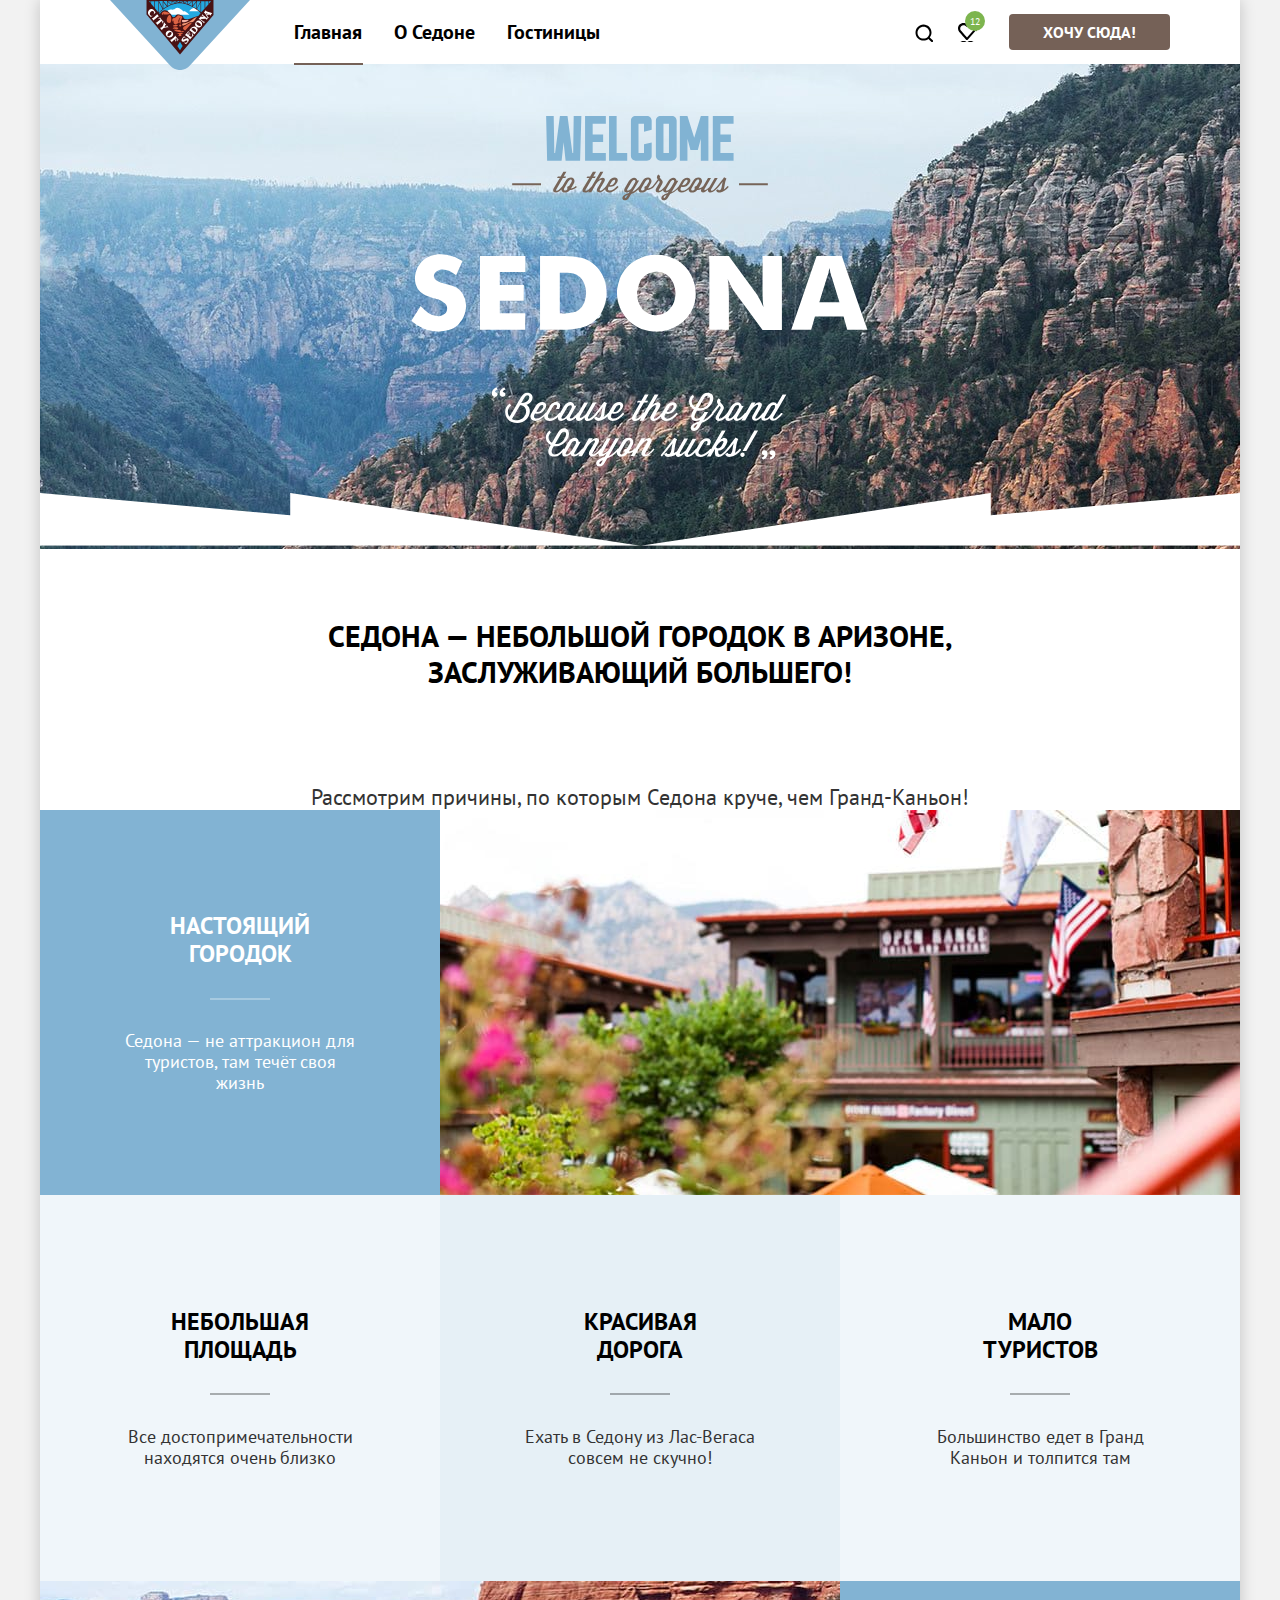
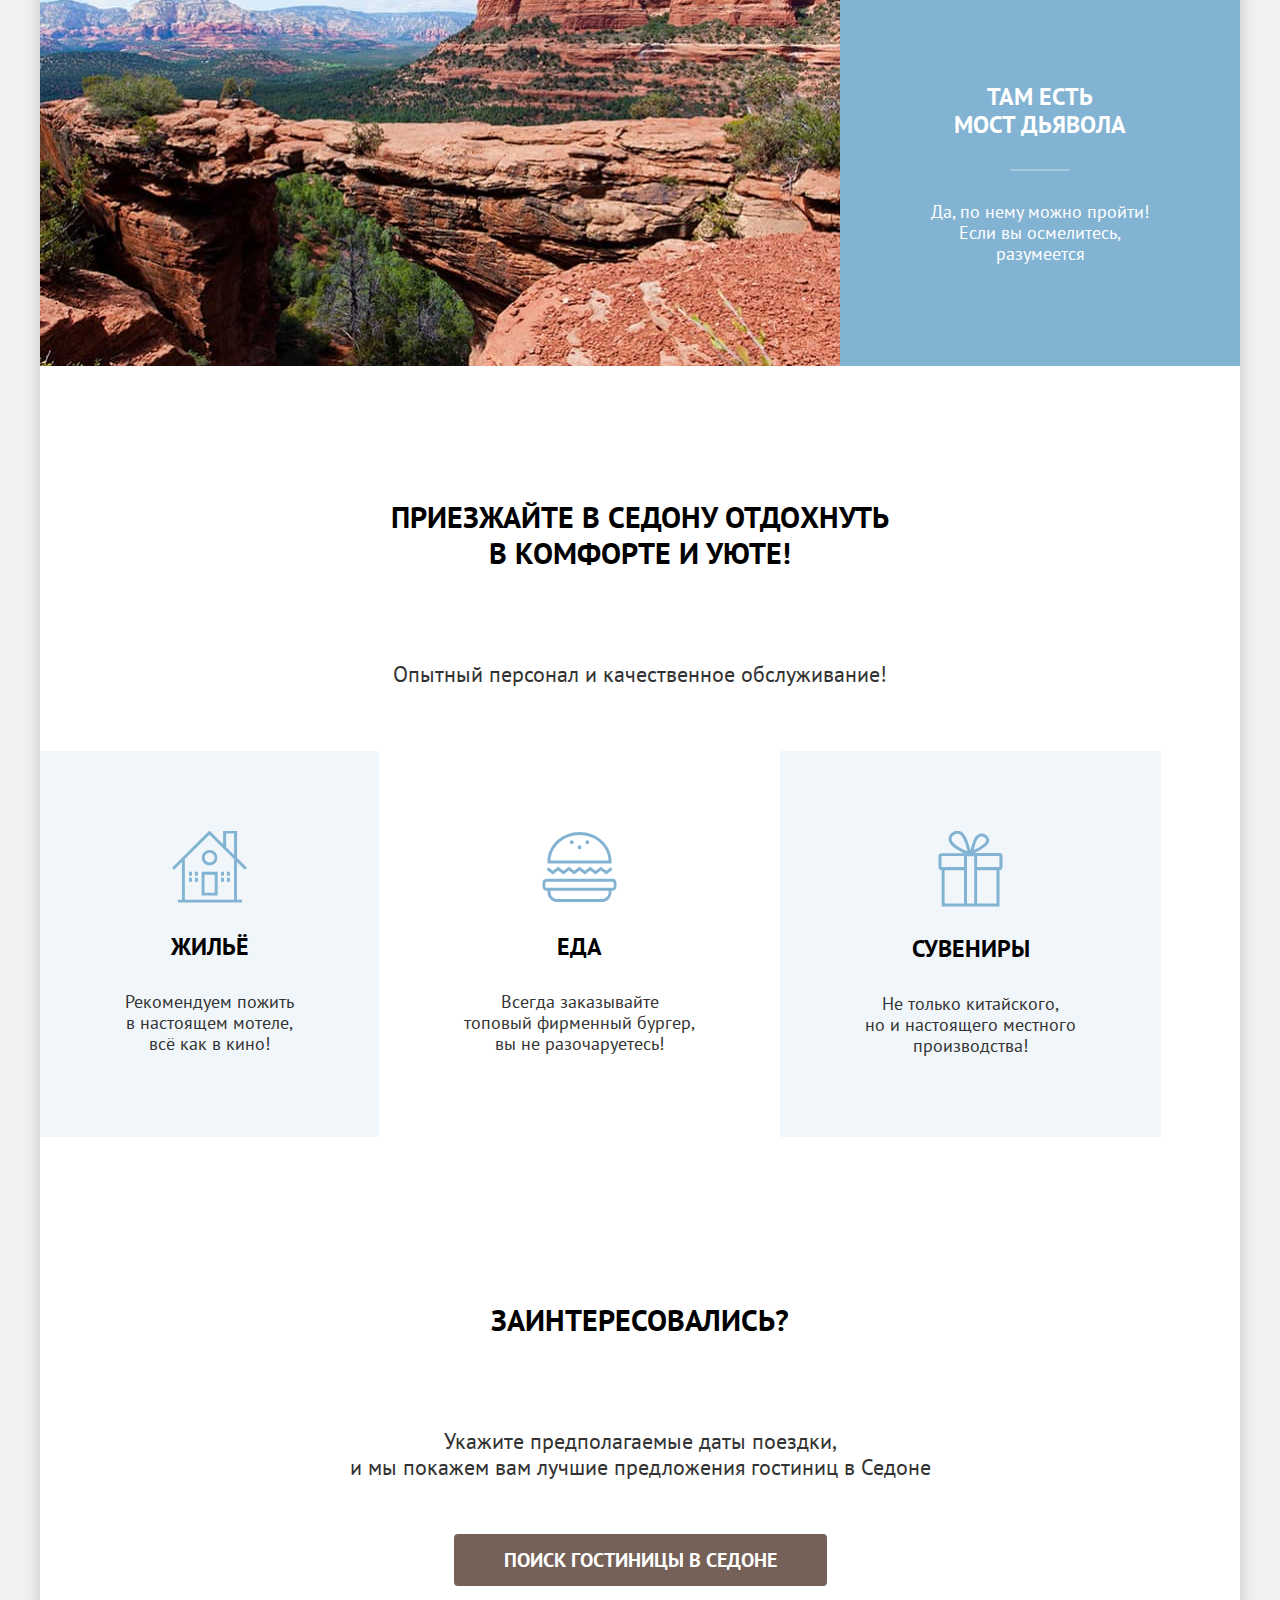
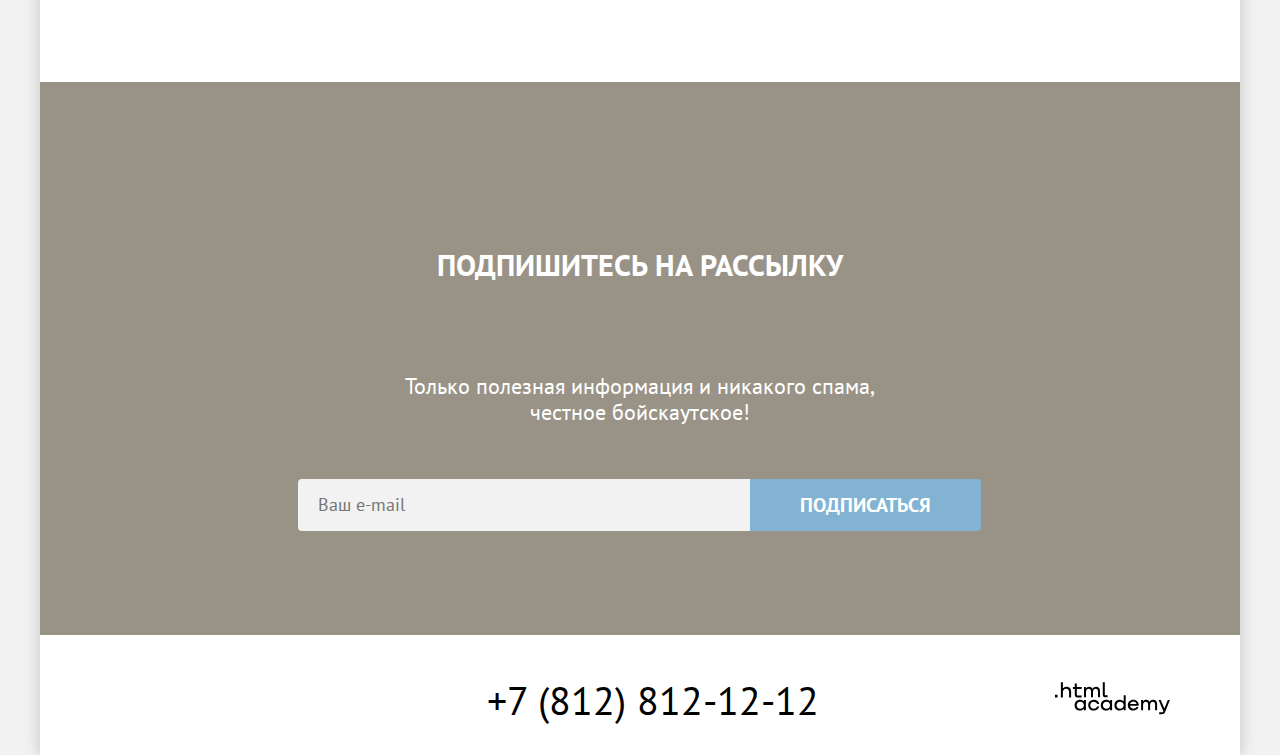
==== commit 25b4de1f: "Исправление ошибок" ====
--- a/index.html
+++ b/index.html
@@ -51,10 +51,10 @@
           <h1 class="visually-hidden">
             Седона - великолепный город в Аризоне.
           </h1>
-          <img src="images/welcome.svg" alt="Добро пожаловать в Седону. Место лучшее, чем Гранд-Каньон" width="1200" height="485">
+          <img src="images/welcome.svg" alt="Добро пожаловать в Седону. Место лучшее, чем Гранд-Каньон" width="458" height="352">
         </section>
         <section class="main-reasons" data-test="reasons">
-          <div class="resons-title" id="about">
+          <div class="reasons-title" id="about">
             <h2 class="main-title">Седона — небольшой городок в Аризоне,<br> заслуживающий большего!</h2>
             <p class="main-description">Рассмотрим причины, по которым Седона круче, чем Гранд-Каньон!</p>
           </div>
@@ -117,7 +117,7 @@
               </li>
               <li class="indication-list-item">
                 <div class="indication-text advantages-text">
-                  <h3 class="advantages-list-title indication-list-title indication-title-food">Еда</h3>
+                  <h3 class="indication-list-title advantages-list-title indication-title-food">Еда</h3>
                   <p>
                     Всегда заказывайте<br>
                     топовый фирменный бургер,<br>
@@ -127,7 +127,7 @@
               </li>
               <li class="indication-list-item light-title">
                 <div class="indication-text advantages-text">
-                  <h3 class="advantages-list-title indication-list-title indication-title-gifts">Сувениры</h3>
+                  <h3 class="indication-list-title advantages-list-title indication-title-gifts">Сувениры</h3>
                   <p>
                     Не только китайского,<br>
                     но и настоящего местного<br> производства!
--- a/styles/styles.css
+++ b/styles/styles.css
@@ -148,10 +148,10 @@
 
 .navigation-user-favorite::before {
   mask-image: url("../images/favorite.svg");
-  width: 20px;
-  height: 20px;
-  top: 17px;
-  left: 12px;
+  width: 19px;
+  height: 19px;
+  top: 18px;
+  left: 13px;
 }
 
 .favorites-quantity {
@@ -290,7 +290,7 @@
   margin-top: 0;
 }
 
-.reasons-title {
+.main-title {
   padding: 69px 90px;
   margin-bottom: 21px;
 }
@@ -417,11 +417,11 @@
 }
 
 /* оформление плиток */
-.recomendation-list-item {
+.indication-list-item {
   background-repeat: no-repeat;
 }
 
-.recomendation-list-title::before {
+.indication-list-title::before {
   content: "";
   width: 75px;
   height: 72px;
@@ -431,26 +431,26 @@
   background-position: center;
 }
 
-.recomendation-title-food::before {
+.indication-title-food::before {
   background-image: url("../images/food.svg");
 }
 
-.recomendation-title-housing::before {
+.indication-title-housing::before {
   background-image: url("../images/housing.svg");
 }
 
-.recomendation-title-gifts::before {
+.indication-title-gifts::before {
   background-image: url("../images/gifts.svg");
   width: 65px;
   height: 76px;
   margin: 0 auto 28px;
 }
 
-.recomendation-list-title {
+.indication-list-title {
   margin-bottom: 0;
 }
 
-.recomendation-text {
+.indication-text {
   padding: 80px 85px 81px;
   display: flex;
   flex-direction: column;
@@ -480,7 +480,7 @@
   padding: 96px 258px 104px;
 }
 
-.special-main-subscribe {
+.main-subscribe {
   background-image: url("..images/follow-background.jpg");
   background-repeat: no-repeat;
   background-size: cover;
@@ -488,7 +488,7 @@
   background-color: #999387;
 }
 
-.special-main-subscribe .main-title {
+.main-subscribe .main-title {
   color: #ffffff;
 }
 
@@ -558,20 +558,20 @@
   transition: background-color 250ms ease-in-out;
 }
 
-.footer-social-vk::before {
+.footer-social-vkontakte::before {
   mask-image: url("../images/vkontakte.svg");
   width: 25px;
   height: 15px;
 }
 
-.footer-social-tg::before {
+.footer-social-telegram::before {
   mask-image: url("../images/telegram.svg");
   width: 18px;
   height: 17px;
   left: 15px;
 }
 
-.footer-social-yt::before {
+.footer-social-youtube::before {
   mask-image: url("../images/youtube.svg");
   width: 23px;
   height: 17px;
@@ -1612,8 +1612,3 @@
 .tooltip-toggle:focus + .tooltip-text {
   display: block;
 }
-
-
-	  
-	  
-	  
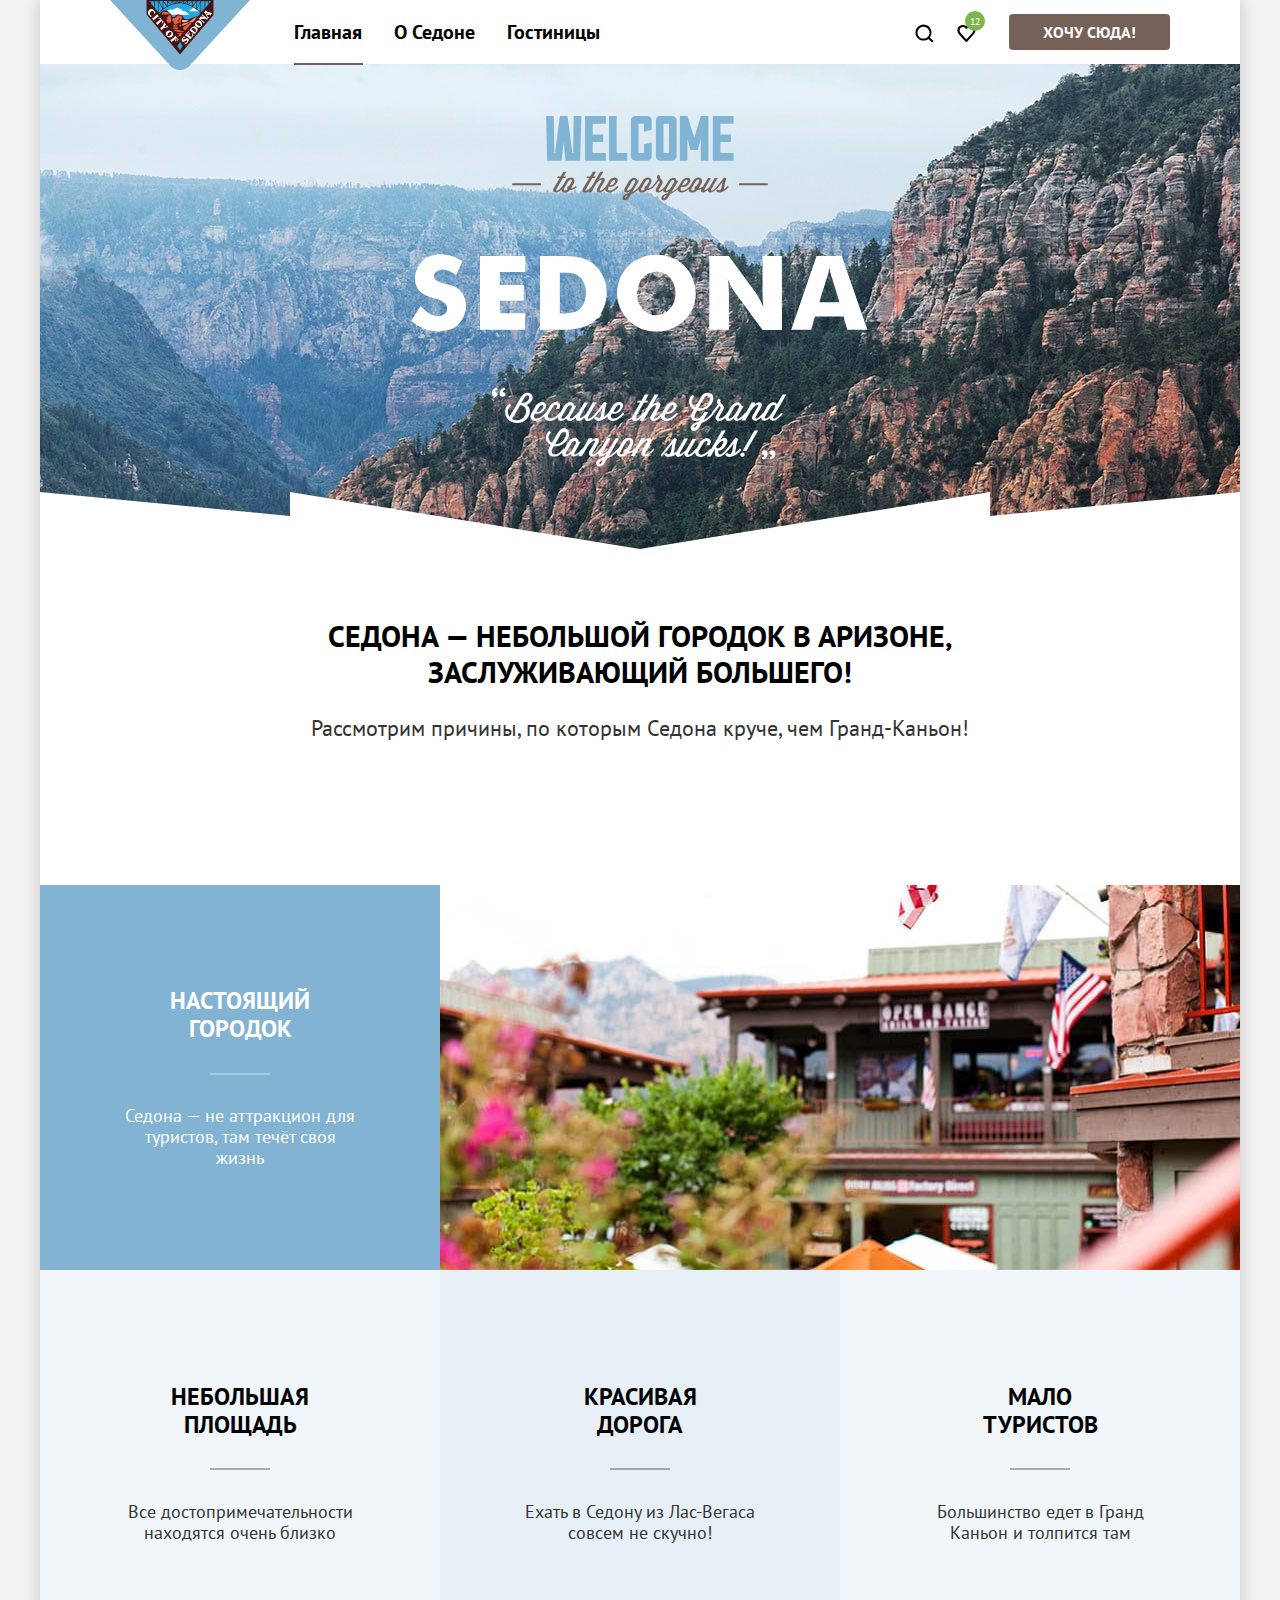
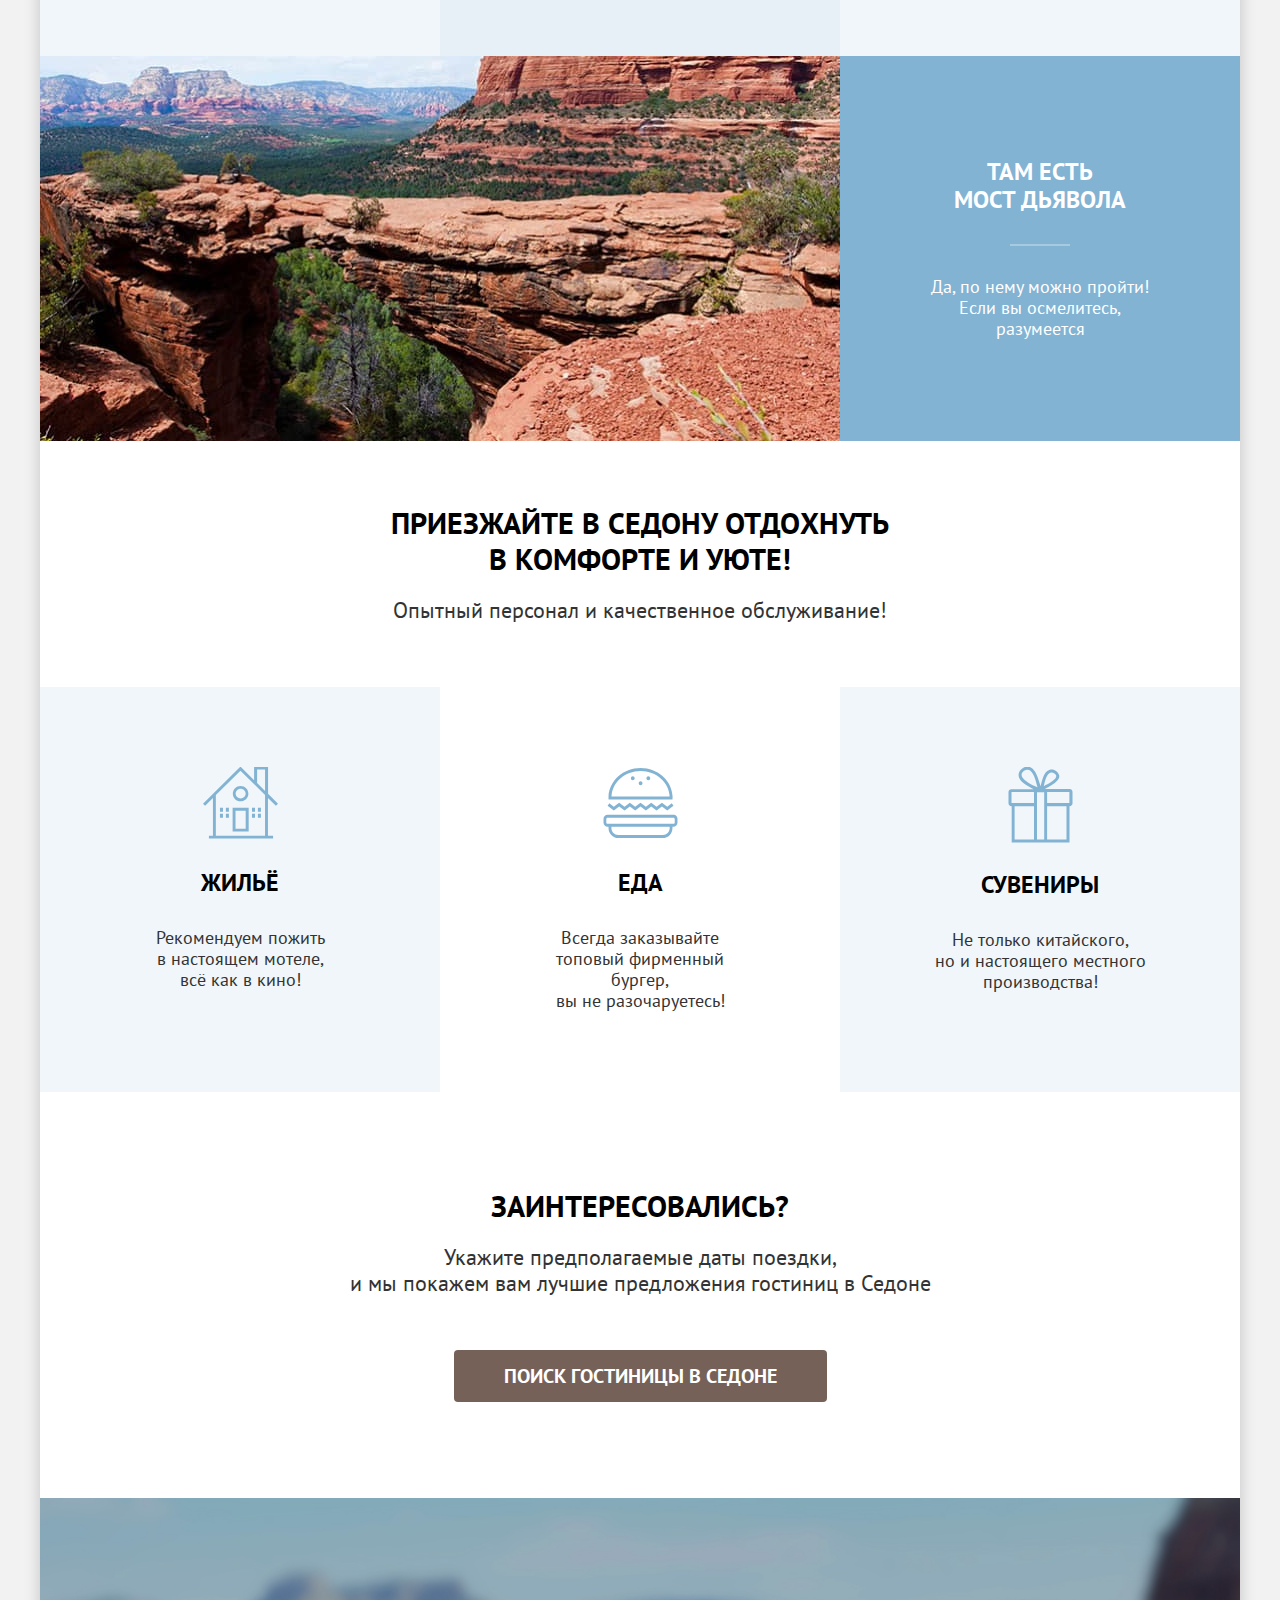
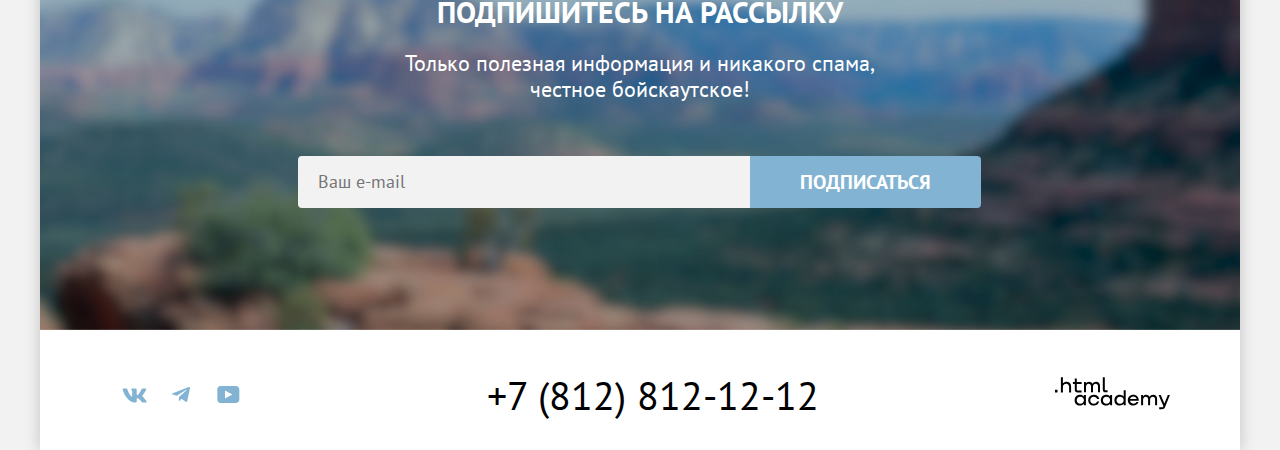
==== commit a84b830a: "Merge pull request #3 from Shtein365/master" ====
--- a/index.html
+++ b/index.html
@@ -1,4 +1,4 @@
-<!DOCTYPE html>
+<!DOCTYPE>
 <html lang="ru">
   <head>
     <meta charset="UTF-8">
@@ -187,7 +187,6 @@
           <a href="index.html" class="academy-logo-link">
             <img class="header-navigation-logo" src="images/logo-footer.svg" alt="Логотип Седона" width="115" height="33">
           </a>
-        </a>
       </footer>
     </div>
       <div class="modal-container">
@@ -259,12 +258,8 @@
                     </button>
                     <input type="number" id="children" name="children" class="short-field modal-field field" value="2">
                   </div>
-                </div>
-              </div>
                 <button type="submit" class="modal-search-button button">Найти</button>
-            </form>
-          </section>
-        </div>
-      </div>
-  </body>
-</html>
+              </section>
+           </body>
+       </html>
+     
--- a/styles/styles.css
+++ b/styles/styles.css
@@ -1,4 +1,5 @@
-@font-face {
+
+	 @font-face {
   font-family: "PT Sans";
   src: url("../fonts/ptsans-400.woff2") format("woff2");
   font-style: normal;
@@ -140,18 +141,19 @@
 
 .navigation-user-search::before {
   mask-image: url("../images/search.svg");
-  width: 19px;
-  height: 19px;
+  width: 20px;
+  height: 20px;
   top: 18px;
   left: 13px;
 }
 
 .navigation-user-favorite::before {
   mask-image: url("../images/favorite.svg");
-  width: 19px;
-  height: 19px;
-  top: 18px;
-  left: 13px;
+  width: 20px;
+  height: 21px;
+  top: 20px;
+  left: 12px;
+  mask-repeat: no-repeat;
 }
 
 .favorites-quantity {
@@ -276,7 +278,7 @@
   bottom: 0;
   background-image: url("../images/divider.svg");
   background-repeat: no-repeat;
-  background-size: contain;
+  background-size: cover;
 }
 
 /* текст */
@@ -290,7 +292,7 @@
   margin-top: 0;
 }
 
-.main-title {
+.reasons-title {
   padding: 69px 90px;
   margin-bottom: 21px;
 }
@@ -306,7 +308,7 @@
   margin-bottom: 54px;
 }
 
-.reasons-title .main-description {
+.main-title .main-description {
   margin-bottom: 0;
 }
 
@@ -345,7 +347,7 @@
 }
 
 .advantages-list-item,
-.recomendation-list-item {
+.indication-list-item {
   width: 400px;
 }
 
@@ -412,7 +414,7 @@
   margin-top: 29px
 }
 
-.recomendation-list-item .advantages-list-title::after {
+.indication-list-item .advantages-list-title::after {
   content: none;
 }
 
@@ -481,11 +483,11 @@
 }
 
 .main-subscribe {
-  background-image: url("..images/follow-background.jpg");
+  background-image: url("../images/follow-background.jpg");
   background-repeat: no-repeat;
   background-size: cover;
   color: #ffffff;
-  background-color: #999387;
+  background-color: #6b7577;
 }
 
 .main-subscribe .main-title {
@@ -629,9 +631,9 @@
   color: rgba(117, 97, 87, 0.3);
 }
 
-/* catalog */
+/* каталог */
 .catalog-main-filter {
-  background-image: url("../images/follow-background.jpg");
+  background-image: url("../images/filter-background.jpg");
   background-repeat: no-repeat;
   background-size: cover;
   color: #ffffff;
@@ -1315,6 +1317,16 @@
   color: rgba(117, 97, 87, 0.3);
 }
 
+.main-subscriber {
+  text-align: center
+}
+
+.main-subscriber {
+  padding: 96px 258px 104px;
+}
+
+
+
 /* модальное окно */
 .modal-container {
   position: fixed;
@@ -1611,4 +1623,4 @@
 .tooltip-toggle:hover + .tooltip-text,
 .tooltip-toggle:focus + .tooltip-text {
   display: block;
-}
+} 
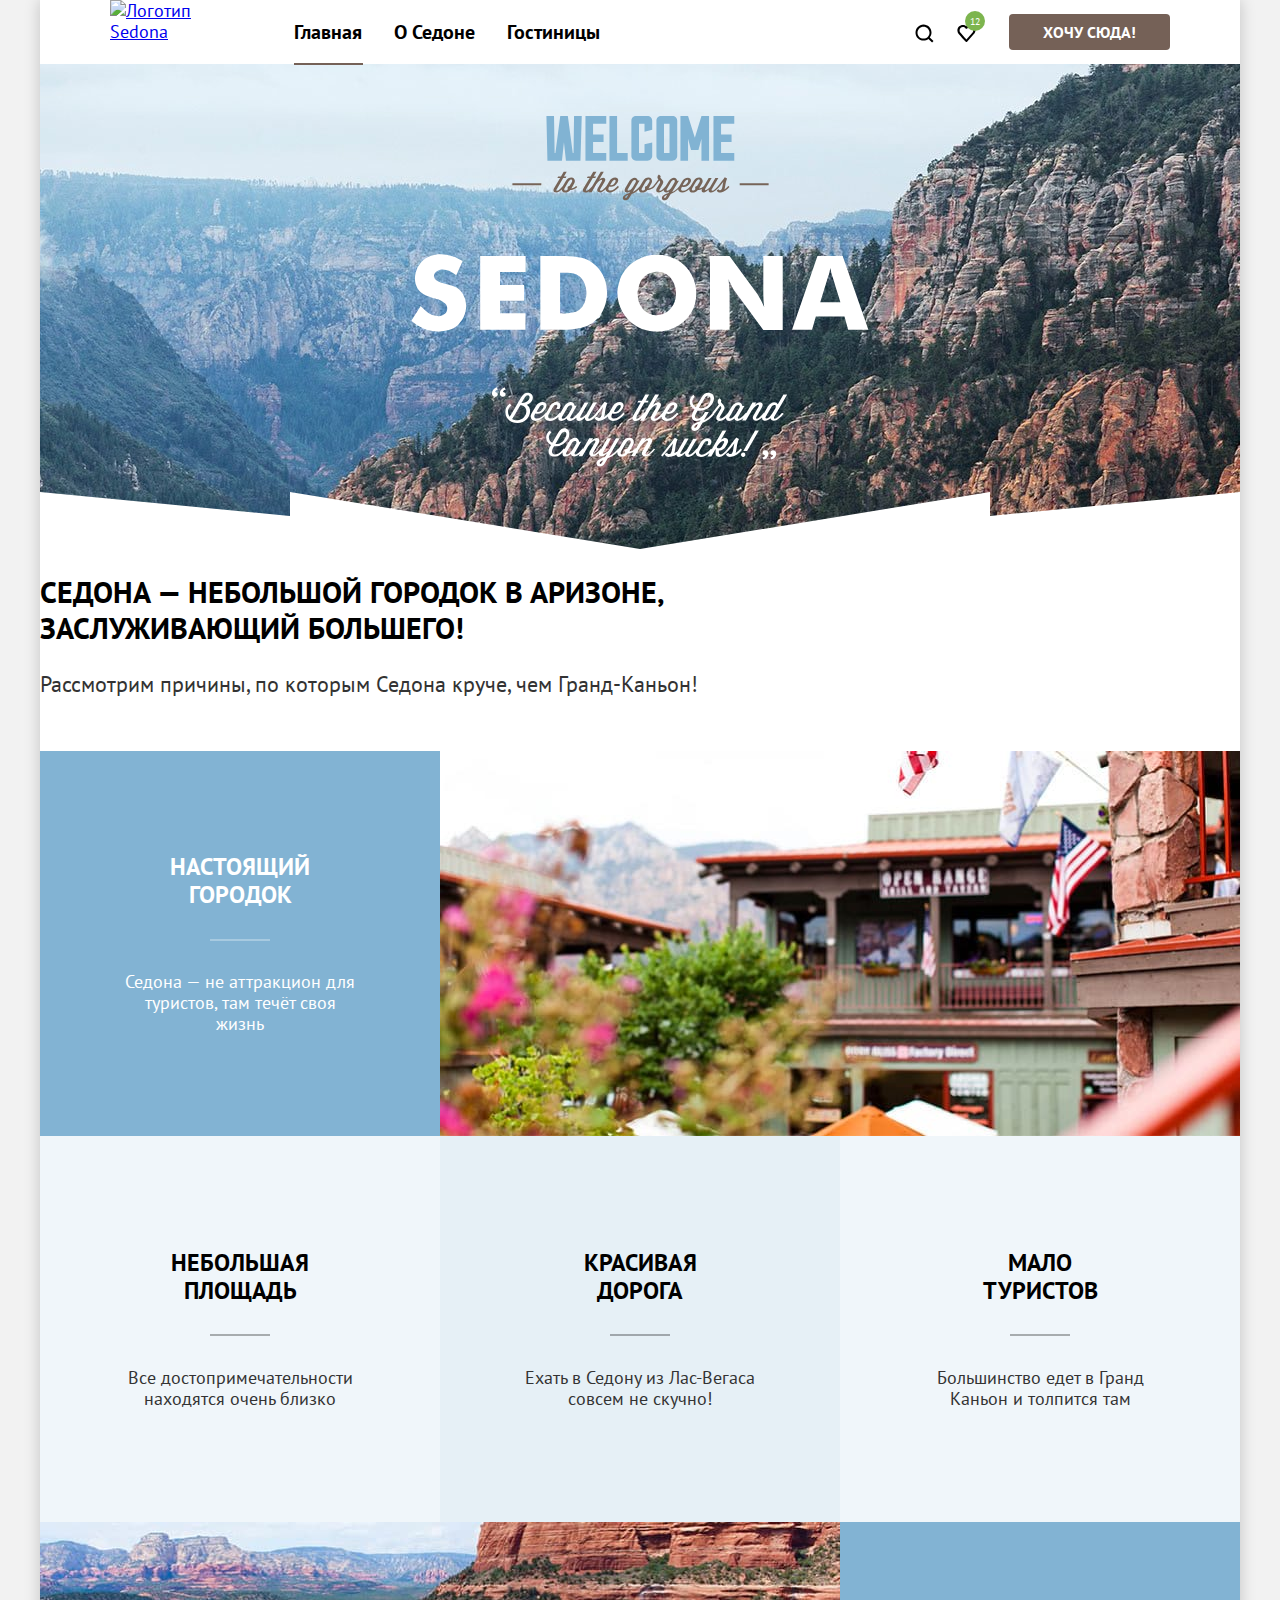
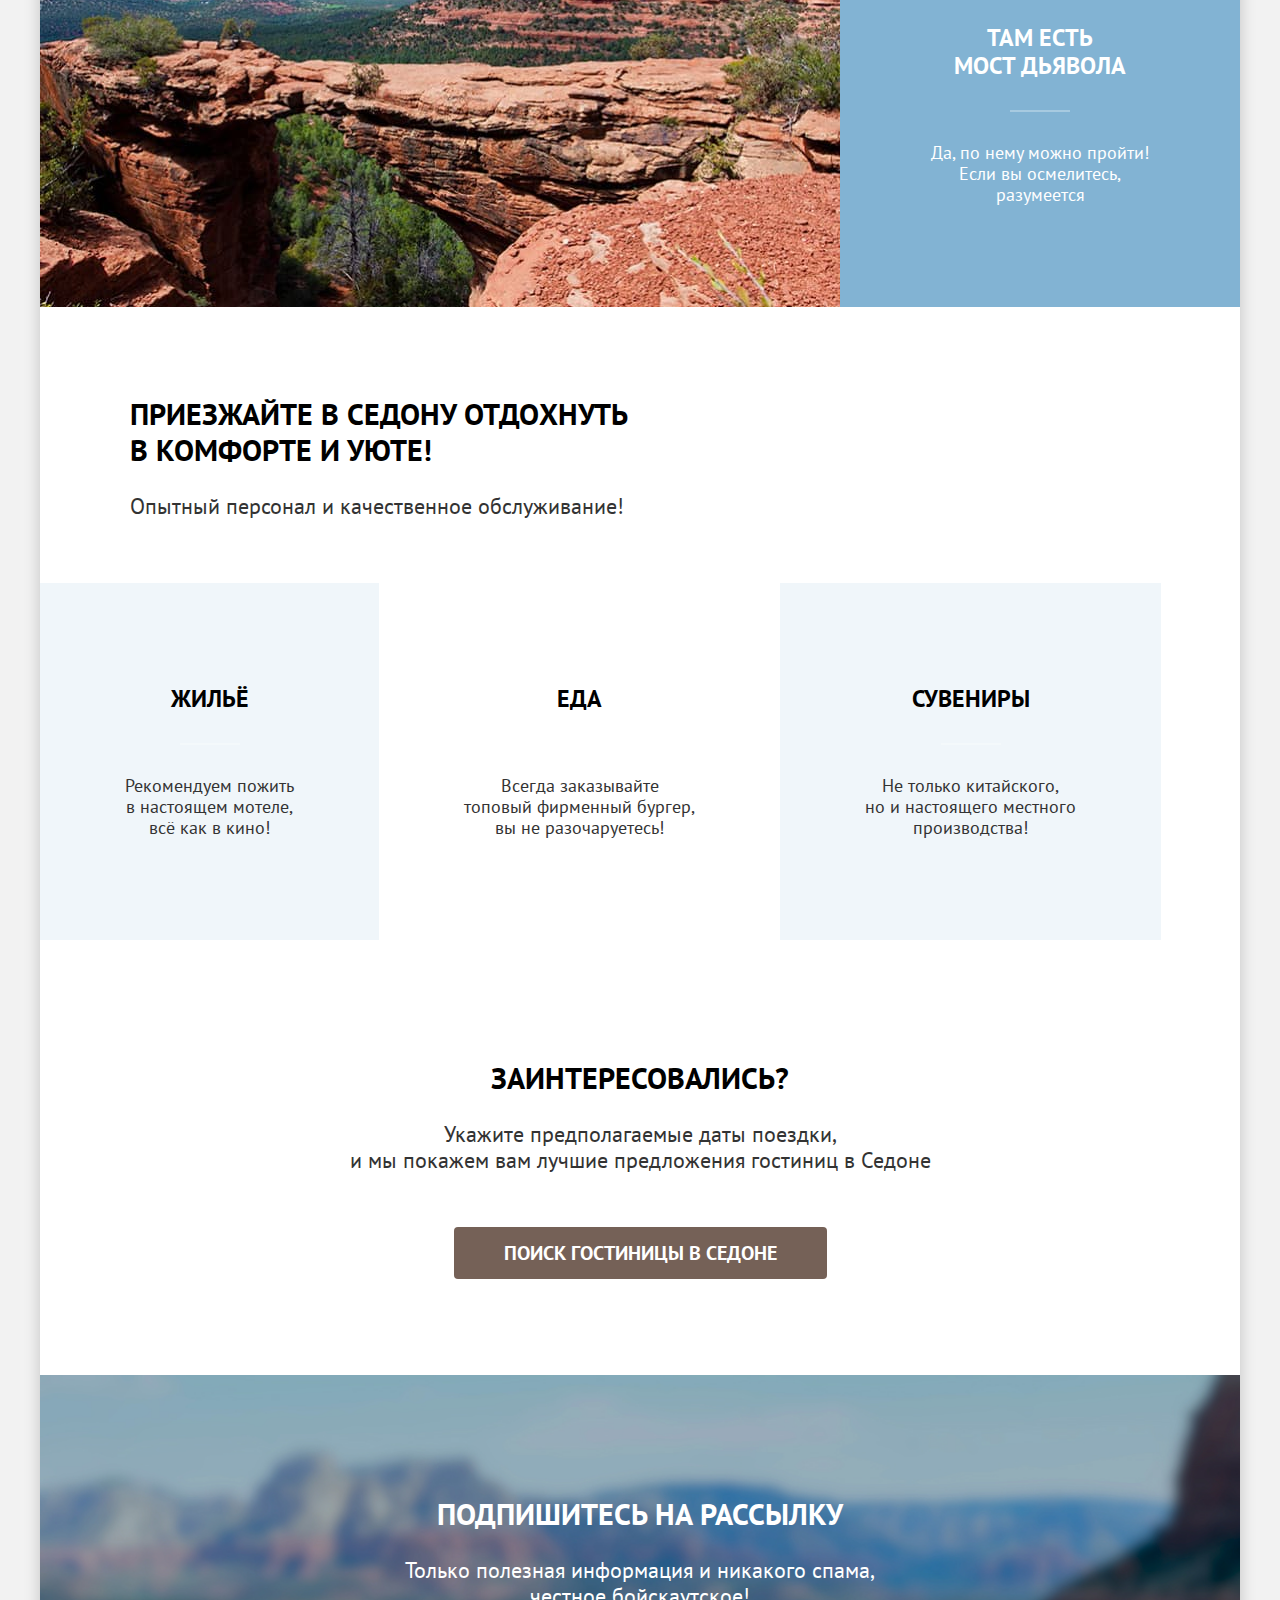
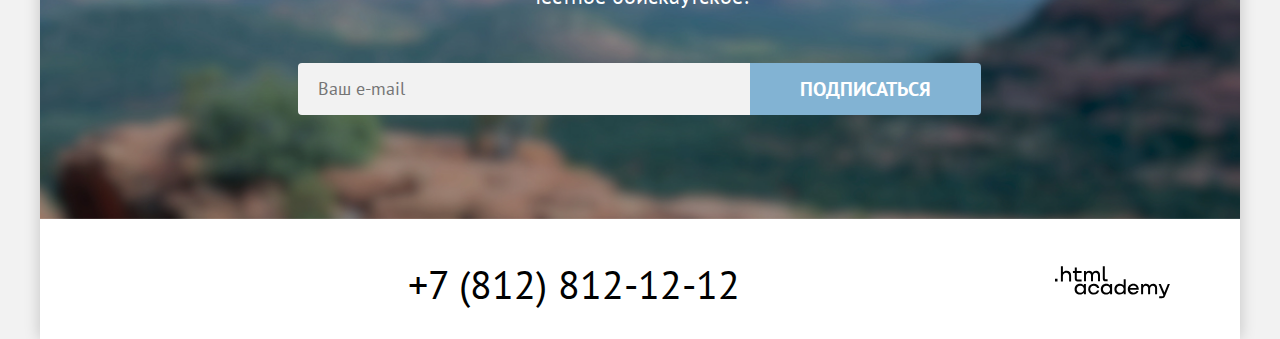
==== commit 535635a6: "Update index.html" ====
--- a/index.html
+++ b/index.html
@@ -1,4 +1,4 @@
-<!DOCTYPE>
+<!DOCTYPE html>
 <html lang="ru">
   <head>
     <meta charset="UTF-8">
@@ -13,7 +13,7 @@
       <header class="header" data-test="header">
         <nav class="header-navigation">
           <a href="index.html" class="navigation-logo-link">
-            <img class="header-navigation-logo" src="images/logo-header.svg" alt="Логотип Седона" width="140" height="70">
+            <img class="header-navigation-logo" src="images/sedona-logo.svg" alt="Логотип Sedona" width="140" height="70">
           </a>
           <ul class="navigation-list">
             <li class="navigation-list-item">
@@ -51,21 +51,21 @@
           <h1 class="visually-hidden">
             Седона - великолепный город в Аризоне.
           </h1>
-          <img src="images/welcome.svg" alt="Добро пожаловать в Седону. Место лучшее, чем Гранд-Каньон" width="458" height="352">
-        </section>
-        <section class="main-reasons" data-test="reasons">
-          <div class="reasons-title" id="about">
+          <img src="images/welcome.svg" alt="Добро пожаловать в Седону. Место, лучшее, чем Гранд-Каньон" width="459" height="352">
+        </section>
+        <section class="main-advantages" data-test="advantages">
+          <div class="advantages-title" id="about">
             <h2 class="main-title">Седона — небольшой городок в Аризоне,<br> заслуживающий большего!</h2>
             <p class="main-description">Рассмотрим причины, по которым Седона круче, чем Гранд-Каньон!</p>
           </div>
-          <h2 class="visually-hidden">Преимущества города</h2>
+          <h2 class="visually-hidden">Преимущества города Седона</h2>
           <ul class="advantages-list">
             <li class="advantages-list-item advantages-list-item-wide">
               <div class="advantages-text">
                 <h3 class="advantages-list-title">Настоящий<br> городок</h3>
                 <p>Седона — не аттракцион для туристов, там течёт своя жизнь</p>
               </div>
-              <div class="advantages-images">
+              <div class="advantages-img-container">
                 <img class="advantages-img" src="images/gallery-home.jpg" alt="Дома на фоне гор" width="800" height="385">
               </div>
             </li>
@@ -89,7 +89,7 @@
             </li>
             <li class="advantages-list-item advantages-list-item-wide">
               <div class="advantages-img-container">
-                <img class="advantages-img" src="images/gallery-devil-bridge.jpg" alt="Вид на дьявольский каньон" width="800" height="385">
+                <img class="advantages-img" src="images/gallery-devil-bridge.jpg" alt="Дьявольский каньон" width="800" height="385">
               </div>
               <div class="advantages-text">
                 <h3 class="advantages-list-title">Там есть<br> мост дьявола</h3>
@@ -97,7 +97,7 @@
               </div>
             </li>
           </ul>
-          <div class="indication" data-test="service">
+          <div class="recomendation" data-test="service">
             <div class="main-text">
               <h2 class="main-title">
                 Приезжайте в Седону отдохнуть<br>
@@ -105,19 +105,19 @@
               </h2>
               <p class="main-description">Опытный персонал и качественное обслуживание!</p>
             </div>
-            <ul class="advantages-list indication-list">
-              <li class="indication-list-item light-title">
-                <div class="indication-text advantages-text">
-                  <h3 class="indication-list-title advantages-list-title indication-title-housing">Жильё</h3>
+            <ul class="advantages-list recomendation-list">
+              <li class="recomendation-list-item light-title">
+                <div class="recomendation-text advantages-text">
+                  <h3 class="advantages-list-title recomendation-list-title recomendation-title-housing">Жильё</h3>
                   <p>
                     Рекомендуем пожить<br>
                     в настоящем мотеле, <br>всё как в кино!
                   </p>
                 </div>
               </li>
-              <li class="indication-list-item">
-                <div class="indication-text advantages-text">
-                  <h3 class="indication-list-title advantages-list-title indication-title-food">Еда</h3>
+              <li class="recomendation-list-item">
+                <div class="recomendation-text advantages-text">
+                  <h3 class="advantages-list-title recomendation-list-title recomendation-title-food">Еда</h3>
                   <p>
                     Всегда заказывайте<br>
                     топовый фирменный бургер,<br>
@@ -125,9 +125,9 @@
                   </p>
                 </div>
               </li>
-              <li class="indication-list-item light-title">
-                <div class="indication-text advantages-text">
-                  <h3 class="indication-list-title advantages-list-title indication-title-gifts">Сувениры</h3>
+              <li class="recomendation-list-item light-title">
+                <div class="recomendation-text advantages-text">
+                  <h3 class="advantages-list-title recomendation-list-title recomendation-title-gifts">Сувениры</h3>
                   <p>
                     Не только китайского,<br>
                     но и настоящего местного<br> производства!
@@ -147,14 +147,14 @@
             Поиск гостиницы в Седоне
           </a>
         </section>
-        <section class="main-subscribe" data-test="subscribe">
+        <section class="special-main-subscribe main-subscribe" data-test="subscribe">
           <h2 class="main-title">Подпишитесь на рассылку</h2>
           <p class="main-description subscribe-message">
             Только полезная информация и никакого спама, <br>честное
             бойскаутское!
           </p>
-          <form action="#" method="post" class="subscribe-form" name="subscribe-form">
-            <label for="subscribe" class="visually-hidden">Укажите ваш e-mail</label>
+          <form action="https://echo.htmlacademy.ru/courses" method="post" class="subscribe-form" name="subscribe-form">
+            <label for="subs" class="visually-hidden">Укажите ваш e-mail</label>
               <input class="subscribe-email field" type="email" name="user-email" id="subs" placeholder="Ваш e-mail" required>
             <button class="subscribe-button blue-button button" type="submit">
               подписаться
@@ -165,17 +165,17 @@
       <footer class="footer" data-test="footer">
         <ul class="footer-social-list">
           <li class="footer-social-item">
-            <a class="footer-social-link footer-social-vkontakte" href="#">
-              <span class="visually-hidden">Мы в ВКонтакте</span>
+            <a class="footer-social-link footer-social-vk" href="#">
+              <span class="visually-hidden">Мы в Vkontakte</span>
             </a>
           </li>
           <li class="footer-social-item">
-            <a class="footer-social-link footer-social-telegram" href="#">
+            <a class="footer-social-link footer-social-tg" href="#">
               <span class="visually-hidden">Наш канал в Telegram</span>
             </a>
           </li>
           <li class="footer-social-item">
-            <a class="footer-social-link footer-social-youtube" href="#">
+            <a class="footer-social-link footer-social-yt" href="#">
               <span class="visually-hidden">Наш канал в Youtube</span>
             </a>
           </li>
@@ -183,10 +183,12 @@
         <div class="footer-phone-wrapper">
           <a href="tel:+78128121212" class="footer-phone">+7 (812) 812-12-12</a>
         </div>
-          <span class="visually-hidden">Сайт разработан в HTML: Academy</span>
+        <a href="https://htmlacademy.ru" class="academy-logo-link">
+          <span class="visually-hidden">Сайт разработан в HTML-Academy</span>
           <a href="index.html" class="academy-logo-link">
             <img class="header-navigation-logo" src="images/logo-footer.svg" alt="Логотип Седона" width="115" height="33">
           </a>
+        </a>
       </footer>
     </div>
       <div class="modal-container">
@@ -258,8 +260,14 @@
                     </button>
                     <input type="number" id="children" name="children" class="short-field modal-field field" value="2">
                   </div>
+                </div>
+              </div>
                 <button type="submit" class="modal-search-button button">Найти</button>
-              </section>
-           </body>
-       </html>
+            </form>
+          </section>
+        </div>
+      </div>
+  </body>
+</html>
      
+     
--- a/styles/styles.css
+++ b/styles/styles.css
@@ -1,5 +1,4 @@
-
-	 @font-face {
+ @font-face {
   font-family: "PT Sans";
   src: url("../fonts/ptsans-400.woff2") format("woff2");
   font-style: normal;
@@ -288,13 +287,11 @@
   line-height: 36px;
   text-transform: uppercase;
   color: #000000;
-  margin-bottom: 20px;
-  margin-top: 0;
 }
 
 .reasons-title {
   padding: 69px 90px;
-  margin-bottom: 21px;
+  box-sizing: border-box;
 }
 
 .reasons-title .main-title {
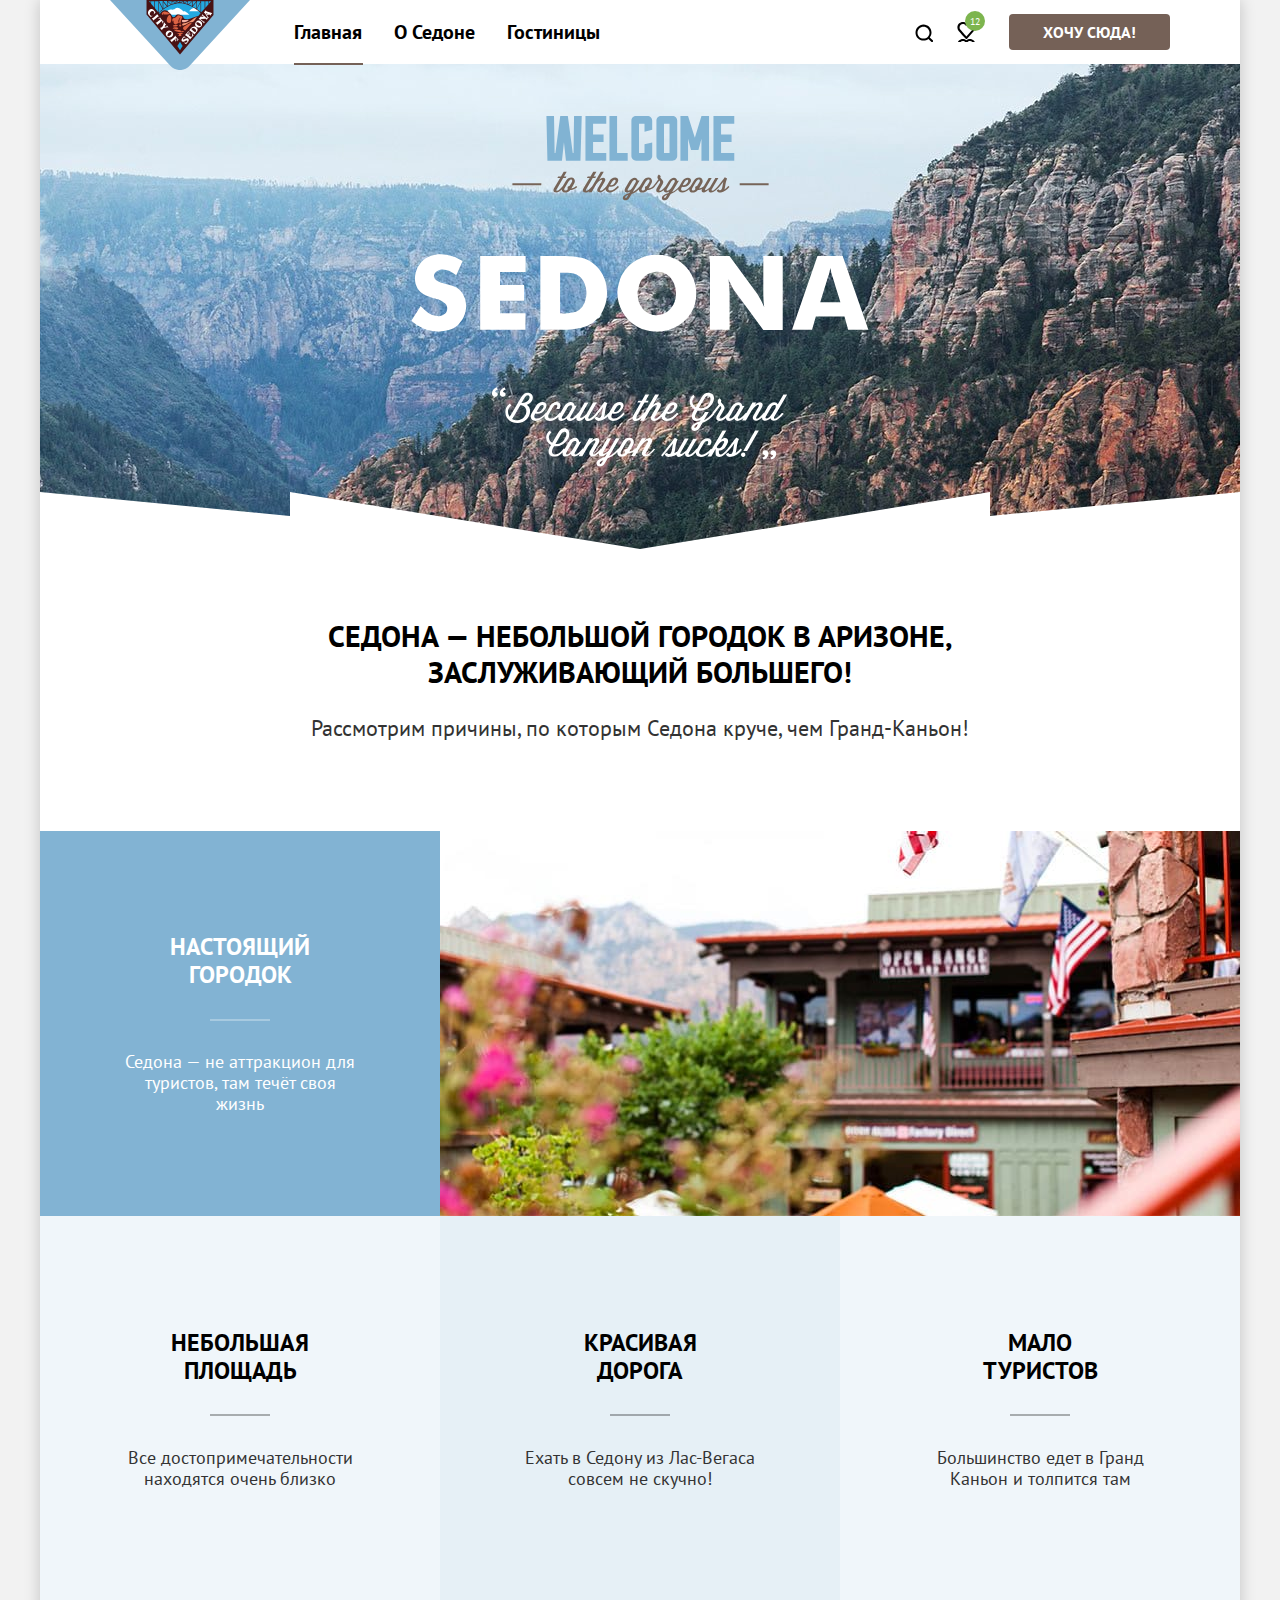
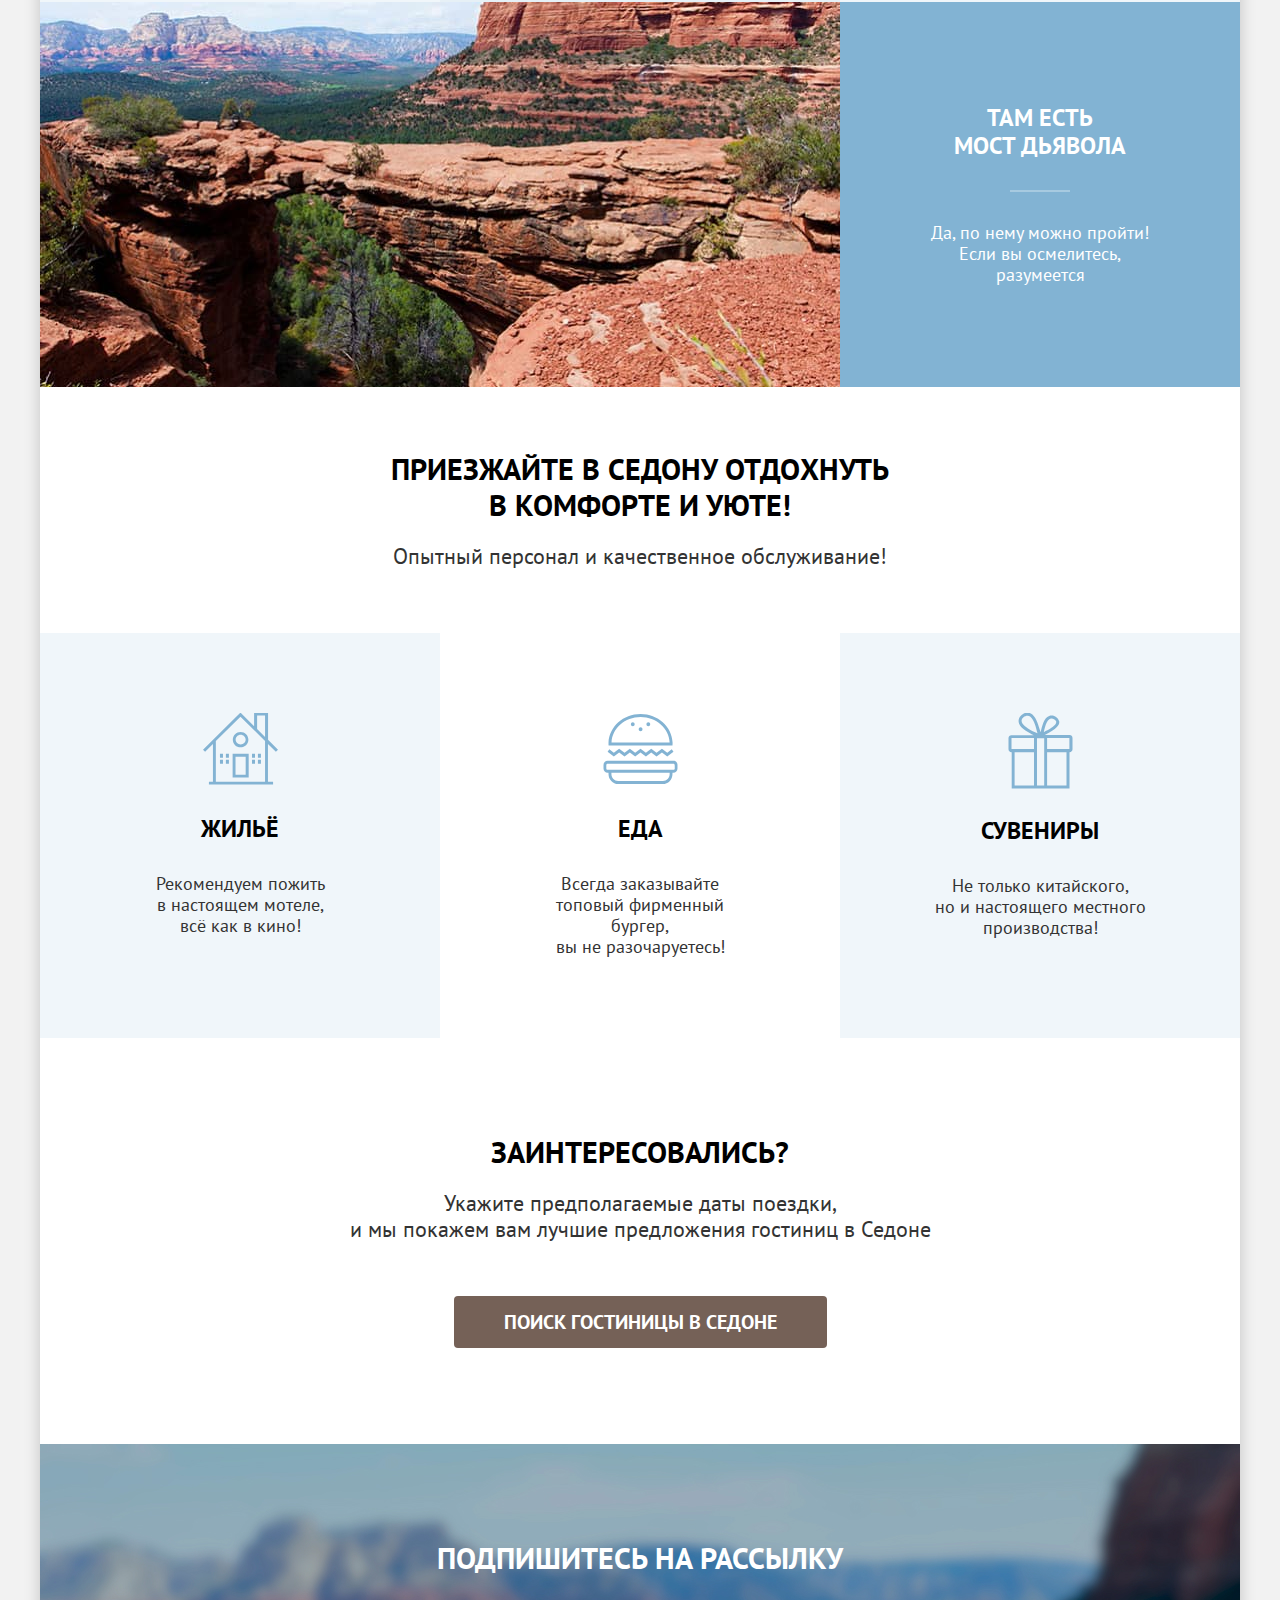
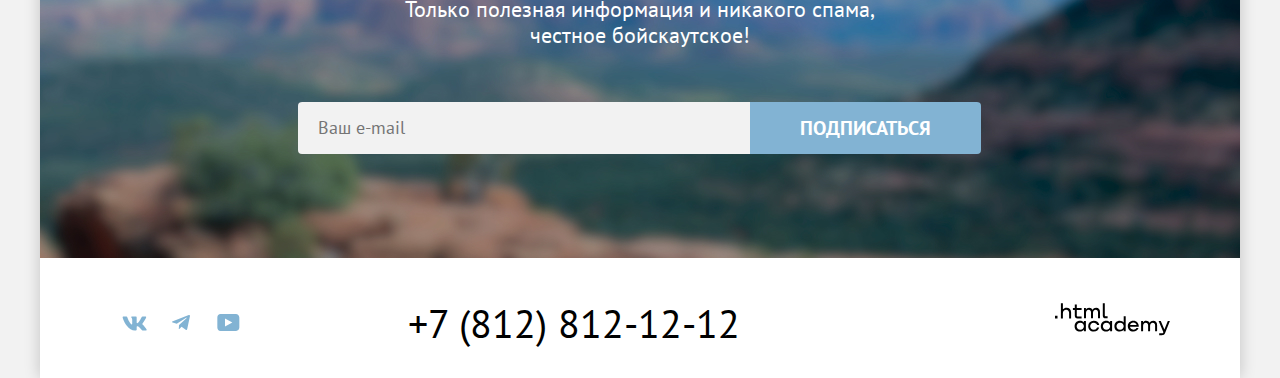
==== commit 380e0a4c: "Update index.html" ====
--- a/index.html
+++ b/index.html
@@ -13,7 +13,7 @@
       <header class="header" data-test="header">
         <nav class="header-navigation">
           <a href="index.html" class="navigation-logo-link">
-            <img class="header-navigation-logo" src="images/sedona-logo.svg" alt="Логотип Sedona" width="140" height="70">
+            <img class="header-navigation-logo" src="images/logo-header.svg" alt="Логотип Sedona" width="140" height="70">
           </a>
           <ul class="navigation-list">
             <li class="navigation-list-item">
@@ -186,7 +186,7 @@
         <a href="https://htmlacademy.ru" class="academy-logo-link">
           <span class="visually-hidden">Сайт разработан в HTML-Academy</span>
           <a href="index.html" class="academy-logo-link">
-            <img class="header-navigation-logo" src="images/logo-footer.svg" alt="Логотип Седона" width="115" height="33">
+            <img class="" src="images/logo-footer.svg" alt="Логотип Седона" width="115" height="33">
           </a>
         </a>
       </footer>
--- a/styles/styles.css
+++ b/styles/styles.css
@@ -1,4 +1,4 @@
- @font-face {
+@font-face {
   font-family: "PT Sans";
   src: url("../fonts/ptsans-400.woff2") format("woff2");
   font-style: normal;
@@ -140,8 +140,8 @@
 
 .navigation-user-search::before {
   mask-image: url("../images/search.svg");
-  width: 20px;
-  height: 20px;
+  width: 19px;
+  height: 19px;
   top: 18px;
   left: 13px;
 }
@@ -149,10 +149,9 @@
 .navigation-user-favorite::before {
   mask-image: url("../images/favorite.svg");
   width: 20px;
-  height: 21px;
-  top: 20px;
+  height: 20px;
+  top: 17px;
   left: 12px;
-  mask-repeat: no-repeat;
 }
 
 .favorites-quantity {
@@ -277,7 +276,7 @@
   bottom: 0;
   background-image: url("../images/divider.svg");
   background-repeat: no-repeat;
-  background-size: cover;
+  background-size: contain;
 }
 
 /* текст */
@@ -287,14 +286,16 @@
   line-height: 36px;
   text-transform: uppercase;
   color: #000000;
-}
-
-.reasons-title {
+  margin-bottom: 20px;
+  margin-top: 0;
+}
+
+.advantages-title {
   padding: 69px 90px;
-  box-sizing: border-box;
-}
-
-.reasons-title .main-title {
+  margin-bottom: 21px;
+}
+
+.advantages-title .main-title {
   margin-bottom: 25px;
 }
 
@@ -305,12 +306,12 @@
   margin-bottom: 54px;
 }
 
-.main-title .main-description {
+.advantages-title .main-description {
   margin-bottom: 0;
 }
 
 .advantages-list,
-.main-reasons,
+.main-advantages,
 .main-search,
 .main-subscribe,
 .special-main-subscribe {
@@ -344,7 +345,7 @@
 }
 
 .advantages-list-item,
-.indication-list-item {
+.recomendation-list-item {
   width: 400px;
 }
 
@@ -393,7 +394,7 @@
   height: 100%;
 }
 
-/* полоса-разделитель */
+/* полоска-разделитель */
 .advantages-list-title::after {
   content: "";
   width: 60px;
@@ -411,16 +412,16 @@
   margin-top: 29px
 }
 
-.indication-list-item .advantages-list-title::after {
+.recomendation-list-item .advantages-list-title::after {
   content: none;
 }
 
 /* оформление плиток */
-.indication-list-item {
+.recomendation-list-item {
   background-repeat: no-repeat;
 }
 
-.indication-list-title::before {
+.recomendation-list-title::before {
   content: "";
   width: 75px;
   height: 72px;
@@ -430,26 +431,26 @@
   background-position: center;
 }
 
-.indication-title-food::before {
+.recomendation-title-food::before {
   background-image: url("../images/food.svg");
 }
 
-.indication-title-housing::before {
+.recomendation-title-housing::before {
   background-image: url("../images/housing.svg");
 }
 
-.indication-title-gifts::before {
+.recomendation-title-gifts::before {
   background-image: url("../images/gifts.svg");
   width: 65px;
   height: 76px;
   margin: 0 auto 28px;
 }
 
-.indication-list-title {
+.recomendation-list-title {
   margin-bottom: 0;
 }
 
-.indication-text {
+.recomendation-text {
   padding: 80px 85px 81px;
   display: flex;
   flex-direction: column;
@@ -479,15 +480,15 @@
   padding: 96px 258px 104px;
 }
 
-.main-subscribe {
+.special-main-subscribe {
   background-image: url("../images/follow-background.jpg");
   background-repeat: no-repeat;
   background-size: cover;
   color: #ffffff;
-  background-color: #6b7577;
-}
-
-.main-subscribe .main-title {
+  background-color: #999387;
+}
+
+.special-main-subscribe .main-title {
   color: #ffffff;
 }
 
@@ -557,20 +558,20 @@
   transition: background-color 250ms ease-in-out;
 }
 
-.footer-social-vkontakte::before {
+.footer-social-vk::before {
   mask-image: url("../images/vkontakte.svg");
   width: 25px;
   height: 15px;
 }
 
-.footer-social-telegram::before {
+.footer-social-tg::before {
   mask-image: url("../images/telegram.svg");
   width: 18px;
   height: 17px;
   left: 15px;
 }
 
-.footer-social-youtube::before {
+.footer-social-yt::before {
   mask-image: url("../images/youtube.svg");
   width: 23px;
   height: 17px;
@@ -628,7 +629,7 @@
   color: rgba(117, 97, 87, 0.3);
 }
 
-/* каталог */
+/* catalog */
 .catalog-main-filter {
   background-image: url("../images/filter-background.jpg");
   background-repeat: no-repeat;
@@ -1314,16 +1315,6 @@
   color: rgba(117, 97, 87, 0.3);
 }
 
-.main-subscriber {
-  text-align: center
-}
-
-.main-subscriber {
-  padding: 96px 258px 104px;
-}
-
-
-
 /* модальное окно */
 .modal-container {
   position: fixed;
@@ -1620,4 +1611,4 @@
 .tooltip-toggle:hover + .tooltip-text,
 .tooltip-toggle:focus + .tooltip-text {
   display: block;
-} 
+}
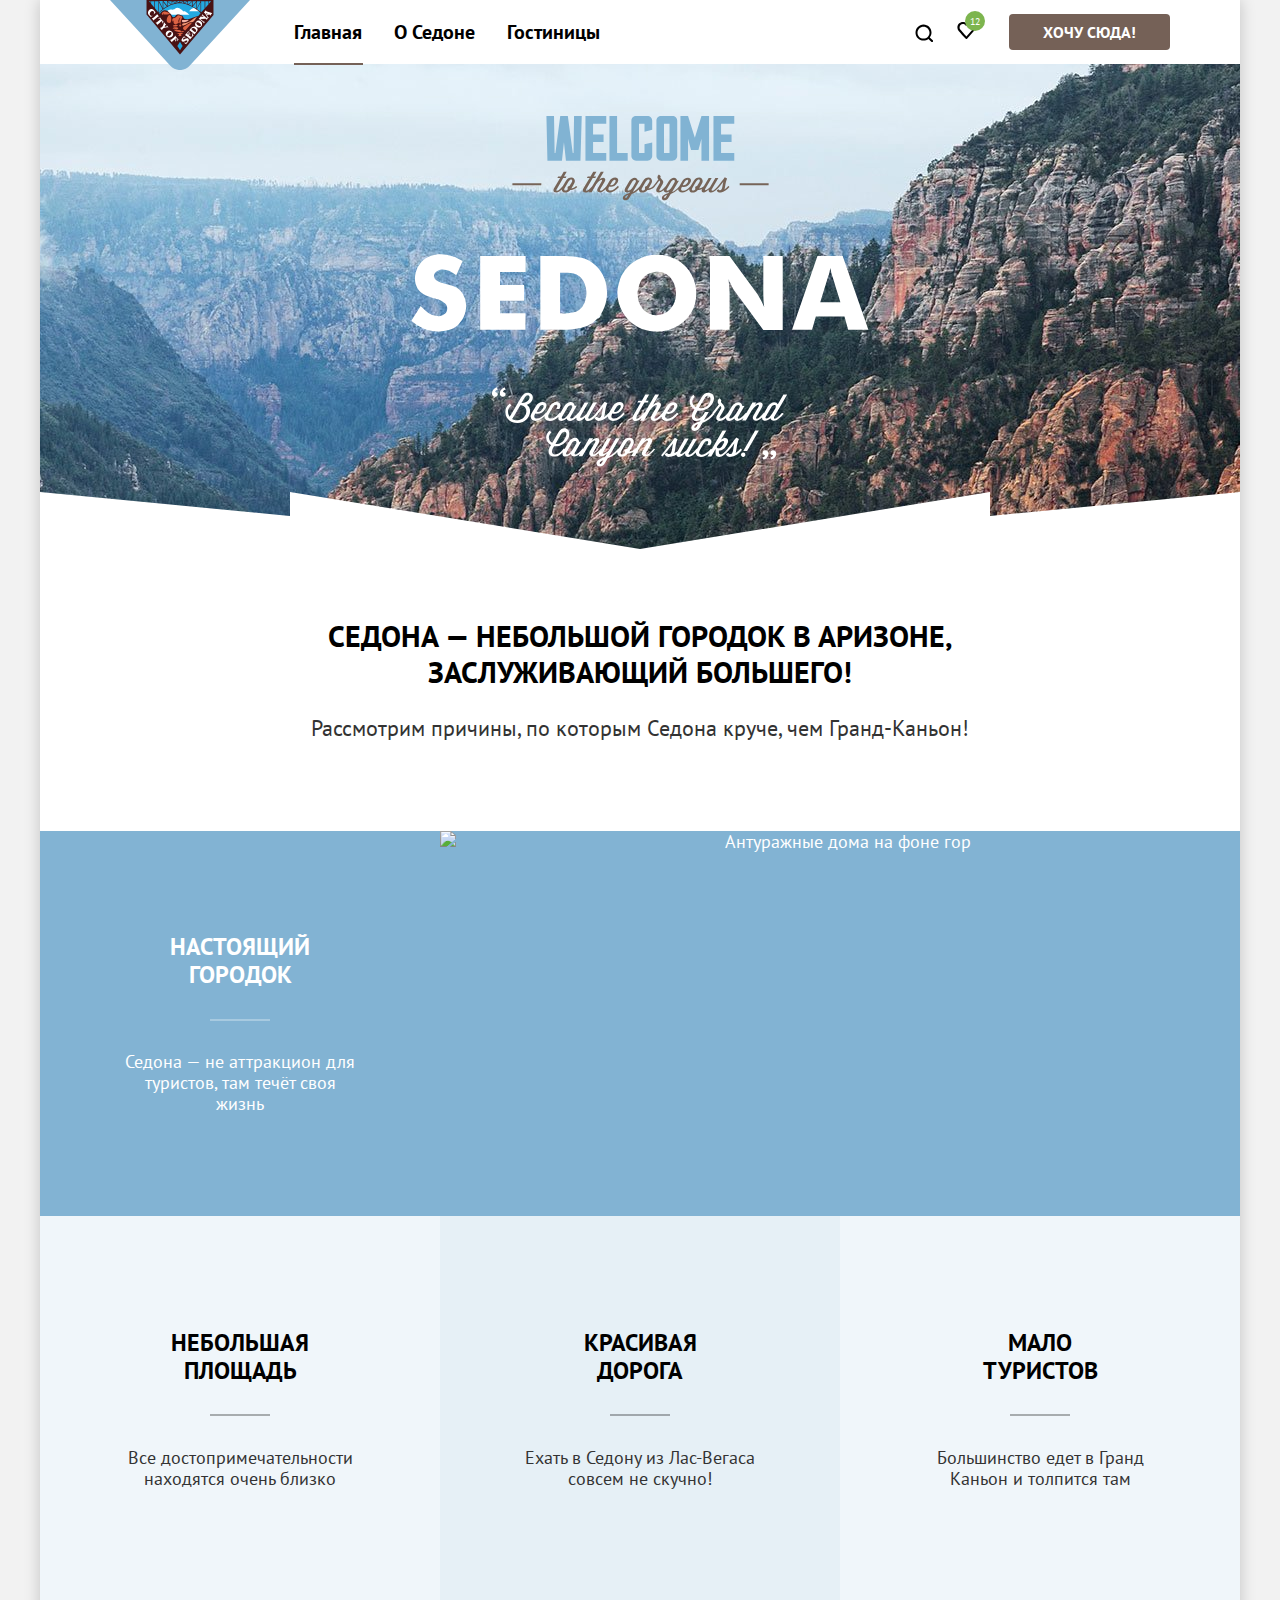
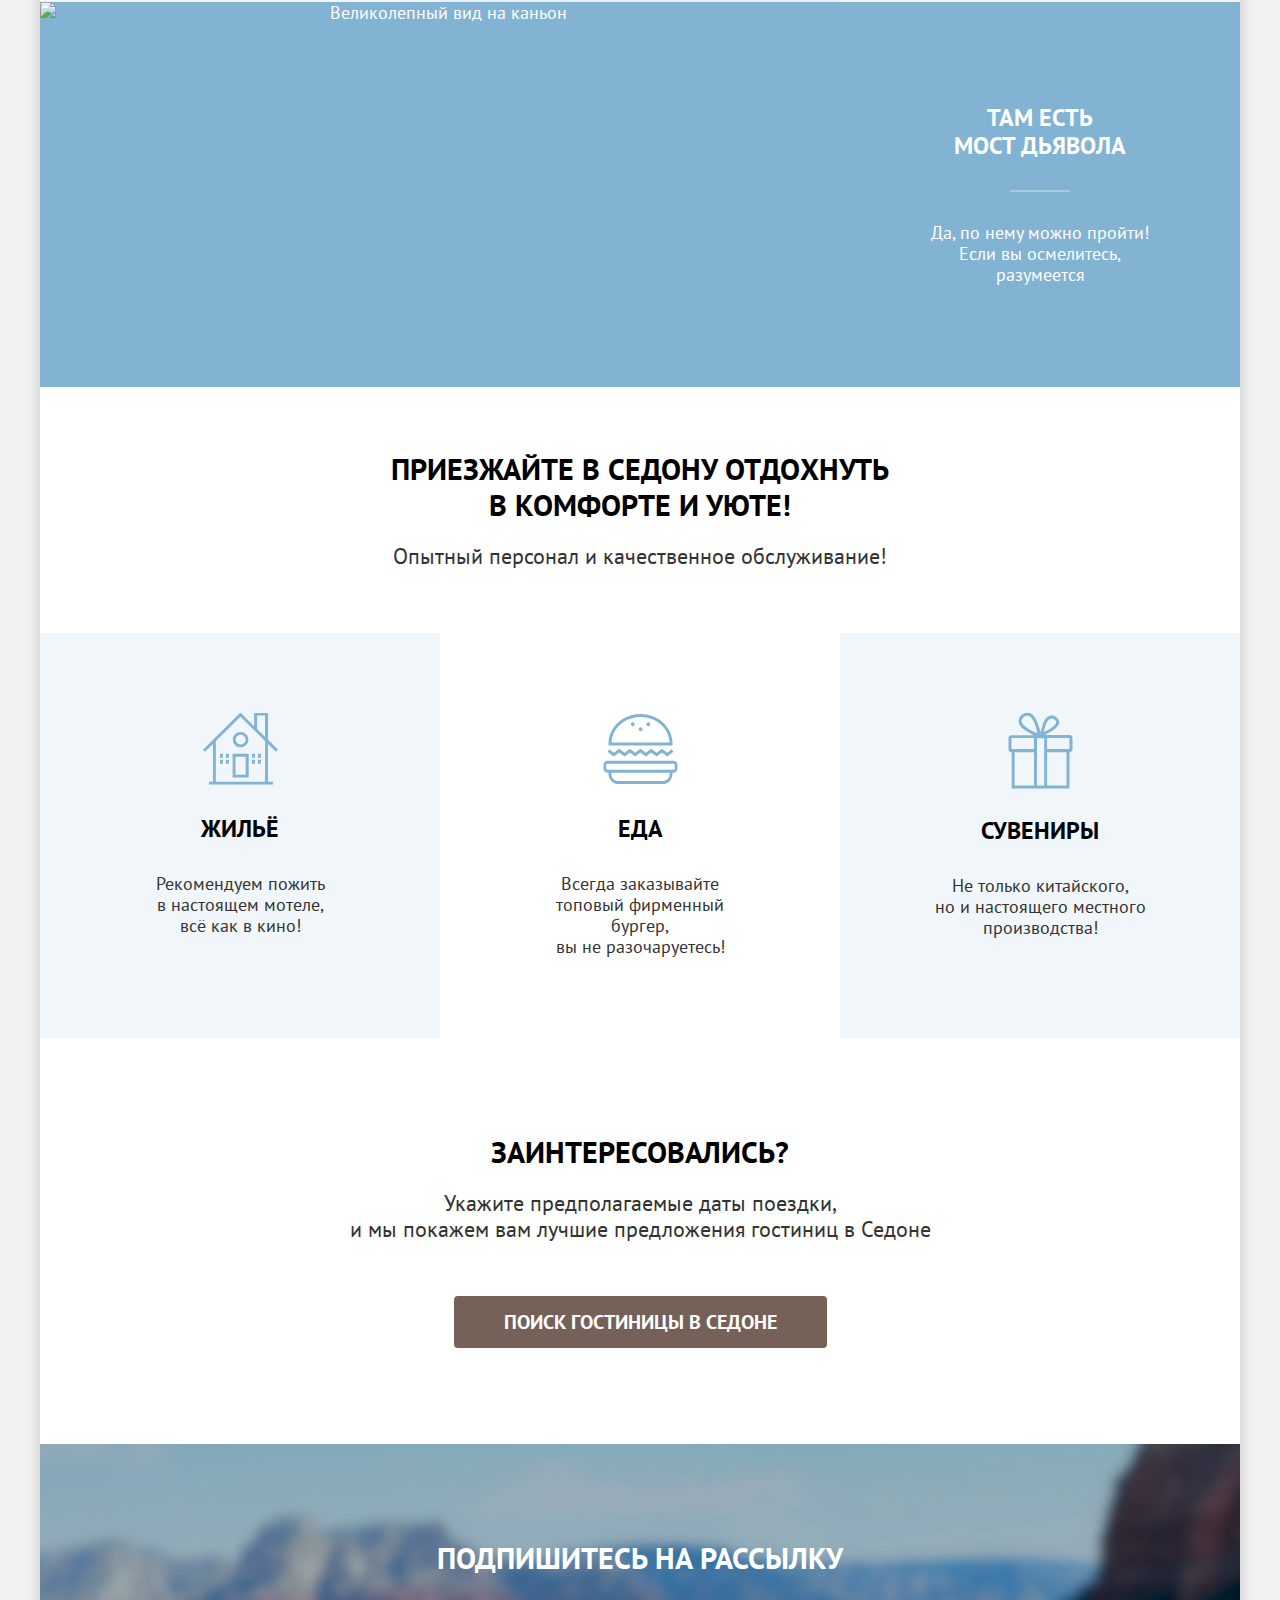
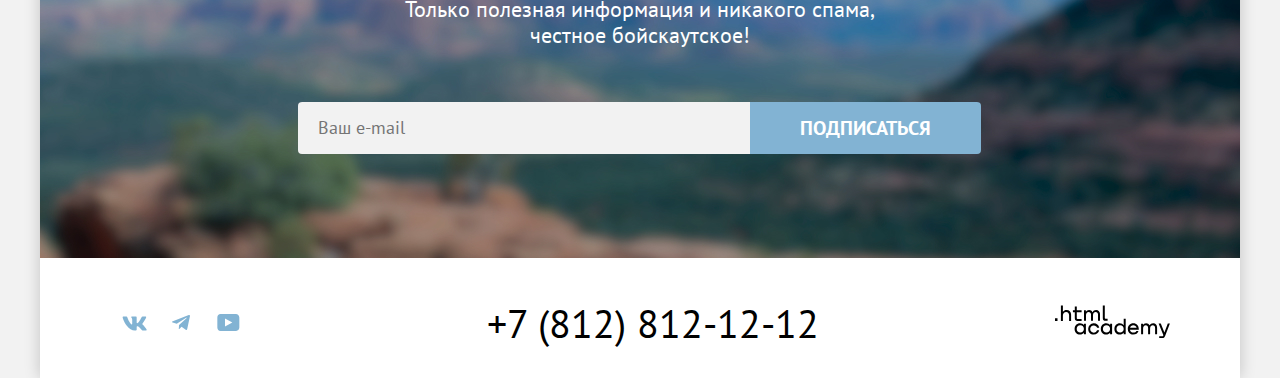
==== commit 5e92d51e: "Update index.html" ====
--- a/index.html
+++ b/index.html
@@ -13,14 +13,14 @@
       <header class="header" data-test="header">
         <nav class="header-navigation">
           <a href="index.html" class="navigation-logo-link">
-            <img class="header-navigation-logo" src="images/logo-header.svg" alt="Логотип Sedona" width="140" height="70">
+            <img class="header-navigation-logo" src="images/logo-header.svg" alt="Логотип Седона" width="140" height="70">
           </a>
           <ul class="navigation-list">
             <li class="navigation-list-item">
               <a class="navigation-link navigation-link-current">Главная</a>
             </li>
             <li class="navigation-list-item">
-              <a href="#" class="navigation-link">О Седоне</a>
+              <a href="#about" class="navigation-link">О Седоне</a>
             </li>
             <li class="navigation-list-item">
               <a href="catalog.html" class="navigation-link">Гостиницы</a>
@@ -66,7 +66,7 @@
                 <p>Седона — не аттракцион для туристов, там течёт своя жизнь</p>
               </div>
               <div class="advantages-img-container">
-                <img class="advantages-img" src="images/gallery-home.jpg" alt="Дома на фоне гор" width="800" height="385">
+                <img class="advantages-img" src="images/photo-1.jpg" alt="Антуражные дома на фоне гор" width="800" height="385">
               </div>
             </li>
             <li class="advantages-list-item light-title">
@@ -89,7 +89,7 @@
             </li>
             <li class="advantages-list-item advantages-list-item-wide">
               <div class="advantages-img-container">
-                <img class="advantages-img" src="images/gallery-devil-bridge.jpg" alt="Дьявольский каньон" width="800" height="385">
+                <img class="advantages-img" src="images/photo-2.jpg" alt="Великолепный вид на каньон" width="800" height="385">
               </div>
               <div class="advantages-text">
                 <h3 class="advantages-list-title">Там есть<br> мост дьявола</h3>
@@ -165,17 +165,17 @@
       <footer class="footer" data-test="footer">
         <ul class="footer-social-list">
           <li class="footer-social-item">
-            <a class="footer-social-link footer-social-vk" href="#">
-              <span class="visually-hidden">Мы в Vkontakte</span>
+            <a class="footer-social-link footer-social-vk" href="https://vk.com/htmlacademy">
+              <span class="visually-hidden">Мы в вКонтакте</span>
             </a>
           </li>
           <li class="footer-social-item">
-            <a class="footer-social-link footer-social-tg" href="#">
-              <span class="visually-hidden">Наш канал в Telegram</span>
+            <a class="footer-social-link footer-social-tg" href="https://t.me/htmlacademy">
+              <span class="visually-hidden">Наш канал в Телеграмме</span>
             </a>
           </li>
           <li class="footer-social-item">
-            <a class="footer-social-link footer-social-yt" href="#">
+            <a class="footer-social-link footer-social-yt" href="https://www.youtube.com/user/htmlacademyru">
               <span class="visually-hidden">Наш канал в Youtube</span>
             </a>
           </li>
@@ -185,9 +185,9 @@
         </div>
         <a href="https://htmlacademy.ru" class="academy-logo-link">
           <span class="visually-hidden">Сайт разработан в HTML-Academy</span>
-          <a href="index.html" class="academy-logo-link">
-            <img class="" src="images/logo-footer.svg" alt="Логотип Седона" width="115" height="33">
-          </a>
+          <svg class="academy-logo" aria-label="Логотип разработчика Html-Academy" role="img" xmlns="http://www.w3.org/2000/svg" width="115" height="33" viewBox="0 0 115 33" fill="currentColor">
+            <path d="M0 13.33v2.6h2.5v-2.6H0ZM11.6 4.93c-1.6 0-2.8.7-3.6 1.7h-.1V.43h-2v15.5h2v-5.3c0-2.1 1.3-3.6 3.3-3.6 1.8 0 2.9 1.4 2.9 3.2v5.7h2v-6.1c.1-3-1.8-4.9-4.5-4.9ZM26.6 5.23h-4.8v-3.7h-2v3.8h-1.9v2h1.9v6c0 1.7 1 2.7 2.7 2.7h4.1v-2h-3.7c-.7 0-1.1-.4-1.1-1.1v-5.7h4.8v-2ZM41.1 5.03c-1.6 0-2.9.8-3.5 2.1h-.1c-.6-1.2-1.8-2.1-3.4-2.1-1.4 0-2.5.8-3.1 1.8h-.1v-1.6H29v10.6h2v-5.4c0-2 1-3.5 2.6-3.5 1.5 0 2.4 1 2.4 2.6v6.3h2v-5.6c0-2.4 1.4-3.3 2.6-3.3 1.5 0 2.4 1 2.4 2.6v6.3h2v-6.5c.1-2.5-1.4-4.3-3.9-4.3ZM47.8 13.13c0 1.7 1 2.7 2.8 2.7h2v-2h-1.7c-.7 0-1.1-.4-1.1-1.1V.43h-2v12.7ZM28.9 20.13c-.9-1.1-2.2-1.8-3.9-1.8-3.1 0-5.4 2.3-5.4 5.6s2.3 5.6 5.4 5.6c1.8 0 3-.8 3.8-1.9h.1v1.6h2v-10.6h-2v1.5Zm-3.6 7.4c-2.2 0-3.6-1.6-3.6-3.6s1.4-3.6 3.6-3.6 3.6 1.6 3.6 3.6c0 1.9-1.4 3.6-3.6 3.6ZM44.2 22.43c-.5-2.4-2.6-4.1-5.4-4.1a5.4 5.4 0 0 0-5.6 5.6c0 3.1 2.2 5.6 5.6 5.6 2.8 0 4.9-1.8 5.4-4.2h-2.1a3.4 3.4 0 0 1-3.3 2.3c-2.2 0-3.6-1.6-3.6-3.6s1.4-3.6 3.6-3.6c1.6 0 2.8 1 3.3 2.2h2.1v-.2ZM55.1 20.13c-.9-1.1-2.2-1.8-3.9-1.8-3.1 0-5.4 2.3-5.4 5.6s2.3 5.6 5.4 5.6c1.8 0 3-.8 3.8-1.9h.1v1.6h2v-10.6h-2v1.5Zm-3.6 7.4c-2.2 0-3.6-1.6-3.6-3.6s1.4-3.6 3.6-3.6 3.6 1.6 3.6 3.6c0 1.9-1.5 3.6-3.6 3.6ZM68.7 20.23c-.9-1.1-2.2-1.9-3.9-1.9-3.1 0-5.4 2.3-5.4 5.6s2.2 5.6 5.4 5.6c1.7 0 3-.8 3.8-1.8h.1v1.5h2v-15.4h-2v6.4Zm-3.6 7.3c-2.2 0-3.6-1.6-3.6-3.6s1.4-3.6 3.6-3.6 3.6 1.6 3.6 3.6c-.1 2-1.5 3.6-3.6 3.6ZM78.3 18.33c-3.3 0-5.5 2.5-5.5 5.6 0 3 2.1 5.6 5.5 5.6 2.5 0 4.5-1.3 5.2-3.6h-2.1c-.5 1-1.6 1.6-3 1.6-1.9 0-3.3-1.3-3.4-2.9h8.8c.2-3.6-2-6.3-5.5-6.3Zm0 1.9c1.7 0 3 1 3.3 2.6h-6.5c.3-1.5 1.5-2.6 3.2-2.6ZM98.2 18.33c-1.6 0-2.9.8-3.6 2h-.1c-.6-1.2-1.8-2-3.4-2-1.4 0-2.5.7-3.1 1.8v-1.5h-1.9v10.6h2v-5.4c0-2 1-3.4 2.6-3.5 1.5 0 2.4 1 2.4 2.6v6.3h2v-5.6c0-2.4 1.4-3.3 2.6-3.3 1.5 0 2.4 1 2.4 2.6v6.3h2v-6.5c.1-2.6-1.4-4.4-3.9-4.4ZM109.4 27.43l-3.6-8.9h-2.2l4.8 11.6c-.3.9-.7 1.2-1.7 1.2h-2.5v2h2.5c1.8 0 2.8-.8 3.5-2.6l4.7-12.2h-2.1l-3.4 8.9Z"/>
+          </svg>
         </a>
       </footer>
     </div>
--- a/styles/styles.css
+++ b/styles/styles.css
@@ -152,6 +152,7 @@
   height: 20px;
   top: 17px;
   left: 12px;
+  mask-repeat: no-repeat;
 }
 
 .favorites-quantity {
@@ -276,7 +277,7 @@
   bottom: 0;
   background-image: url("../images/divider.svg");
   background-repeat: no-repeat;
-  background-size: contain;
+  background-size: cover;
 }
 
 /* текст */
@@ -409,7 +410,7 @@
 
 .advantages-text-light .advantages-list-title::after {
   background-color: rgba(0, 0, 0, 0.3);
-  margin-top: 29px
+  margin-top: 29px;
 }
 
 .recomendation-list-item .advantages-list-title::after {
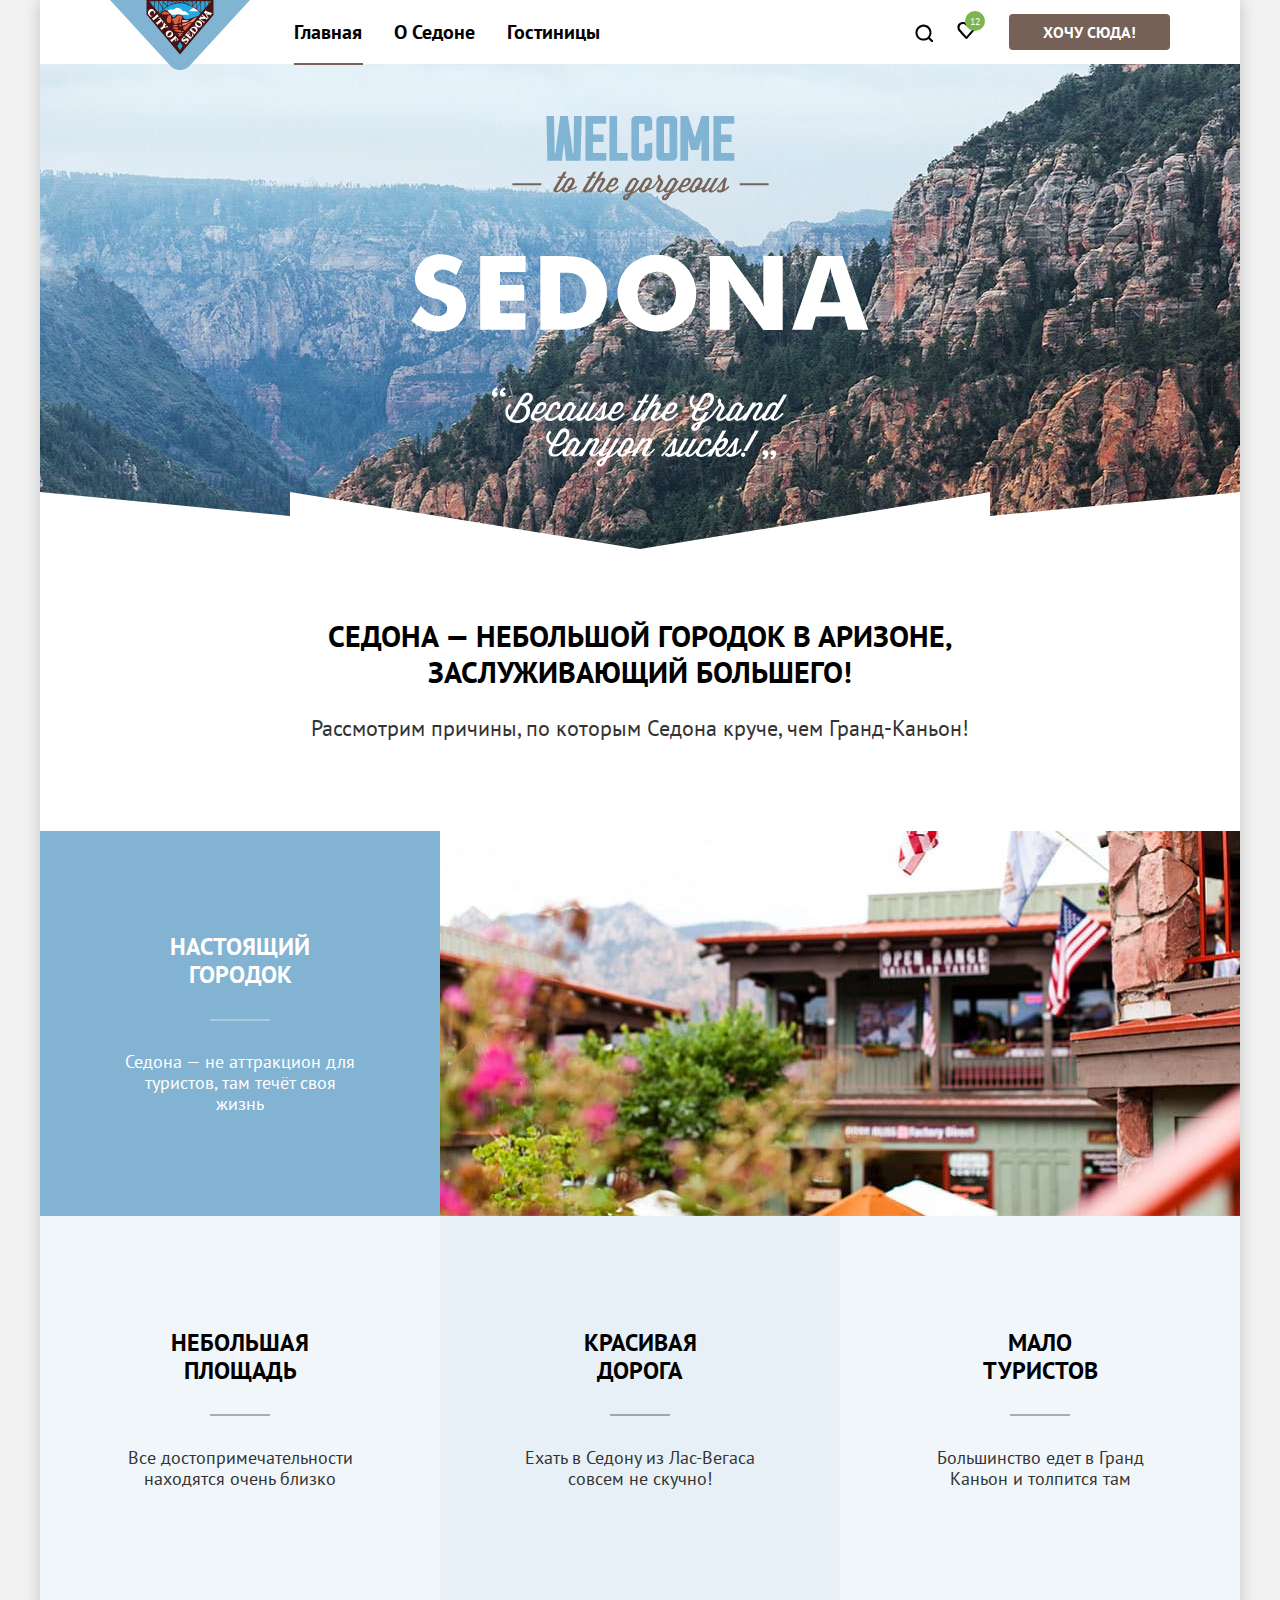
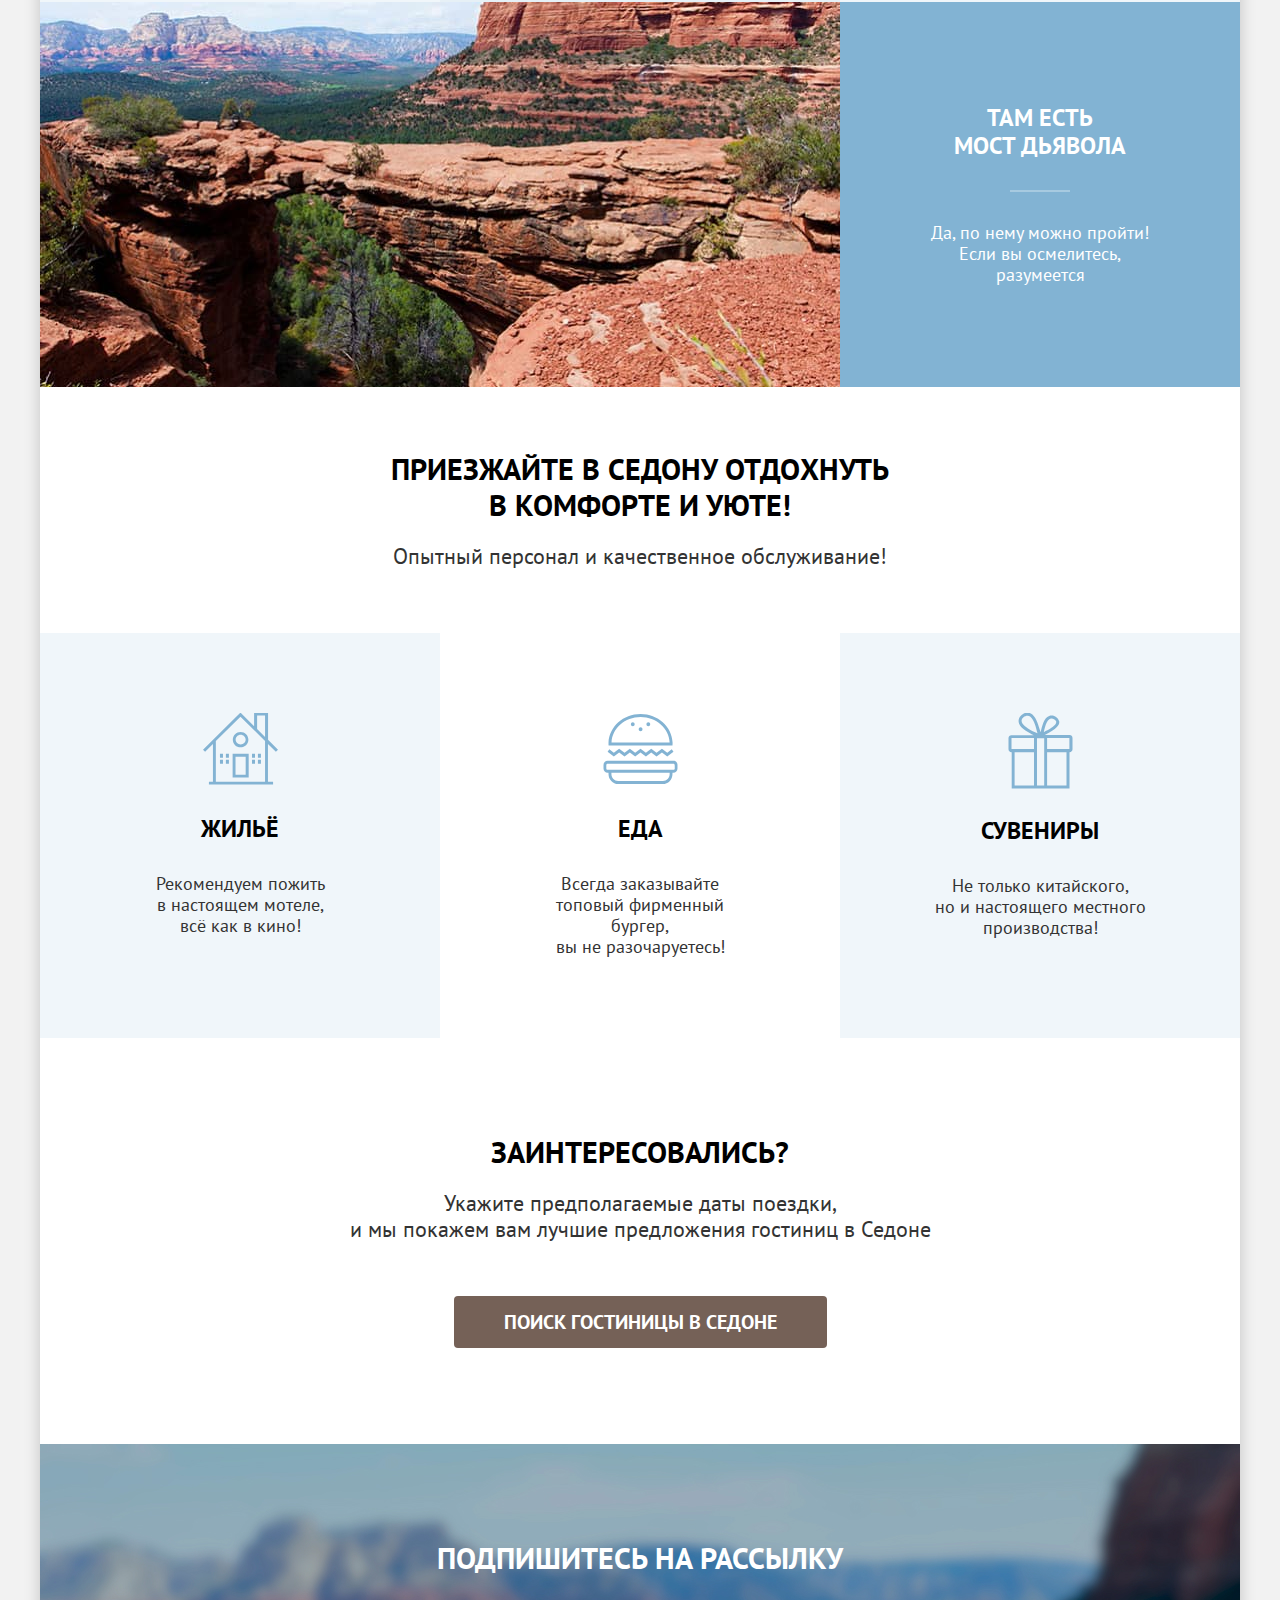
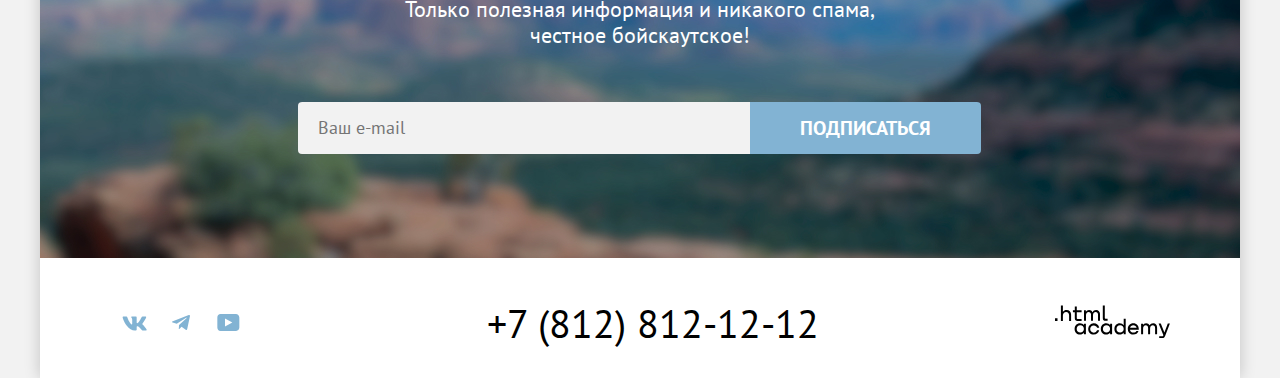
==== commit 6b35ec68: "Merge pull request #5 from Shtein365/master" ====
--- a/index.html
+++ b/index.html
@@ -66,7 +66,7 @@
                 <p>Седона — не аттракцион для туристов, там течёт своя жизнь</p>
               </div>
               <div class="advantages-img-container">
-                <img class="advantages-img" src="images/photo-1.jpg" alt="Антуражные дома на фоне гор" width="800" height="385">
+                <img class="advantages-img" src="images/gallery-home.jpg" alt="Антуражные дома на фоне гор" width="800" height="385">
               </div>
             </li>
             <li class="advantages-list-item light-title">
@@ -89,7 +89,7 @@
             </li>
             <li class="advantages-list-item advantages-list-item-wide">
               <div class="advantages-img-container">
-                <img class="advantages-img" src="images/photo-2.jpg" alt="Великолепный вид на каньон" width="800" height="385">
+                <img class="advantages-img" src="images/gallery-devil-bridge.jpg" alt="Великолепный вид на каньон" width="800" height="385">
               </div>
               <div class="advantages-text">
                 <h3 class="advantages-list-title">Там есть<br> мост дьявола</h3>
